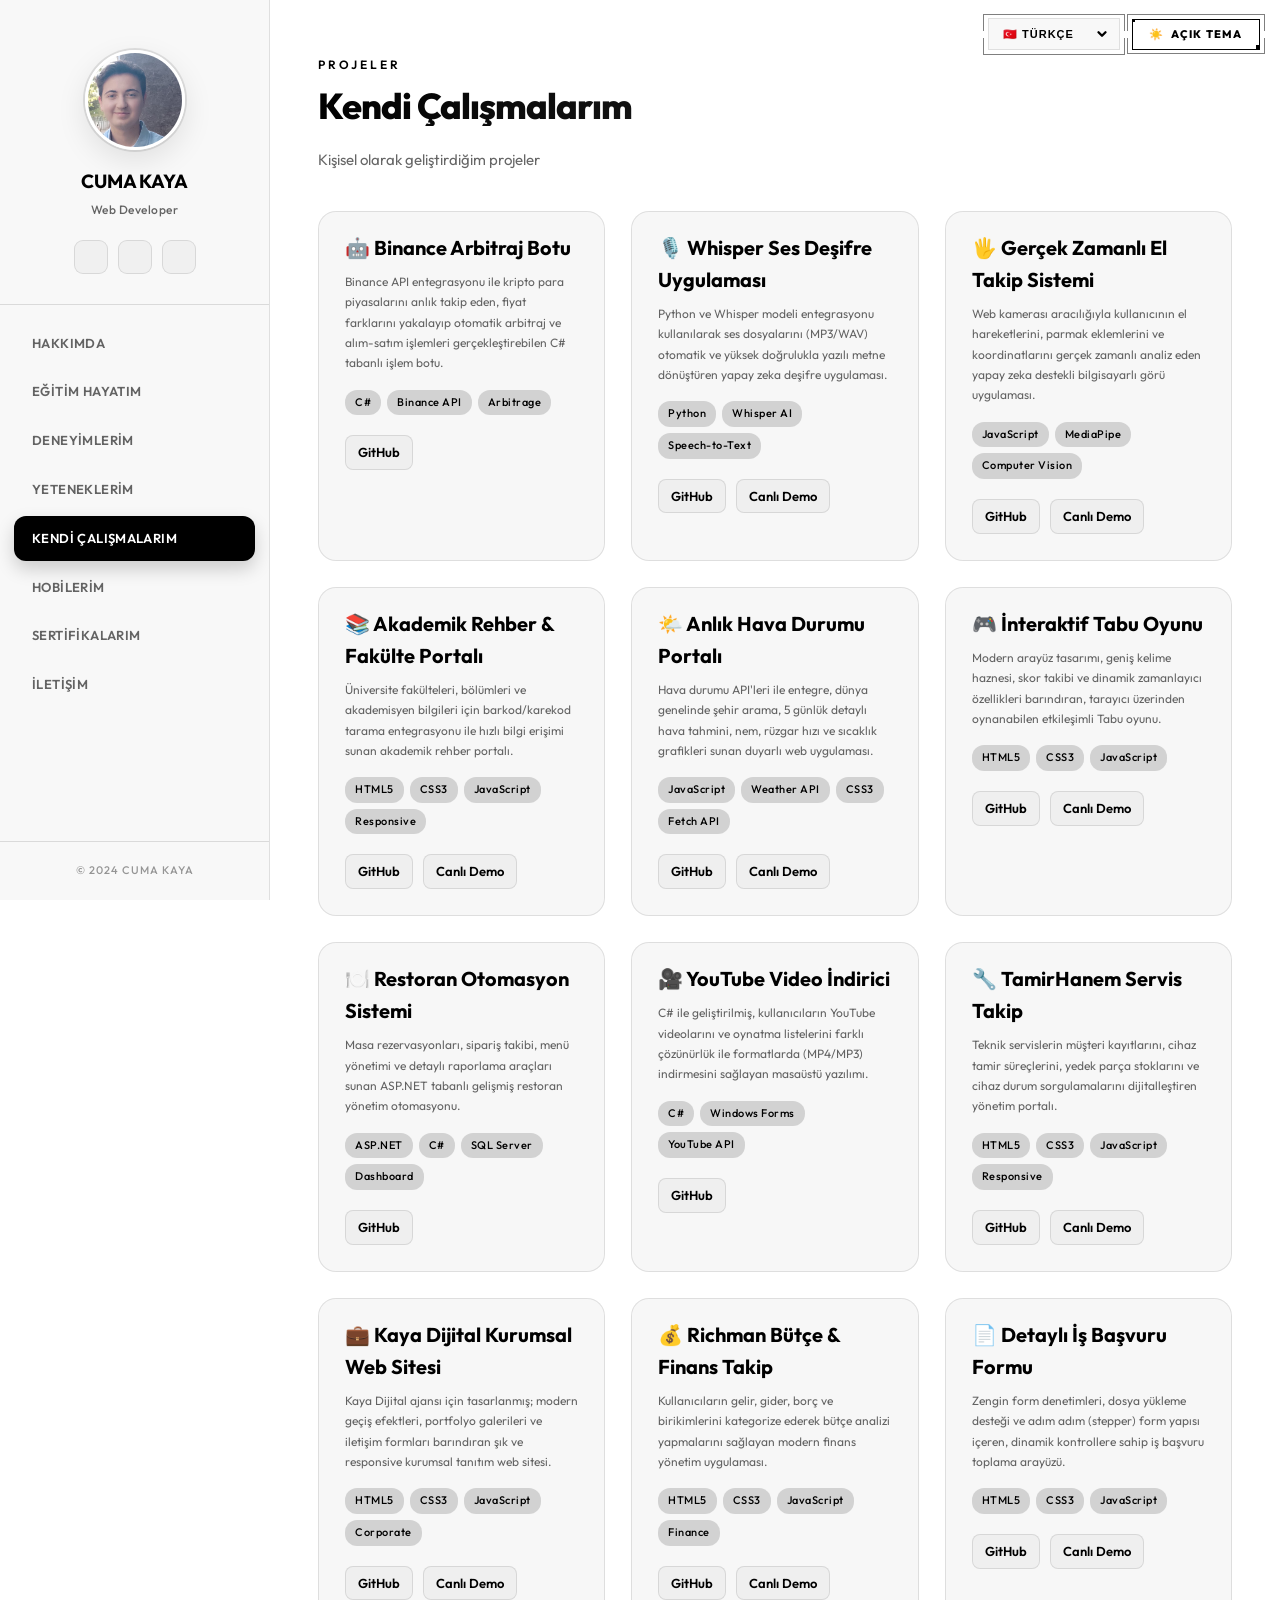
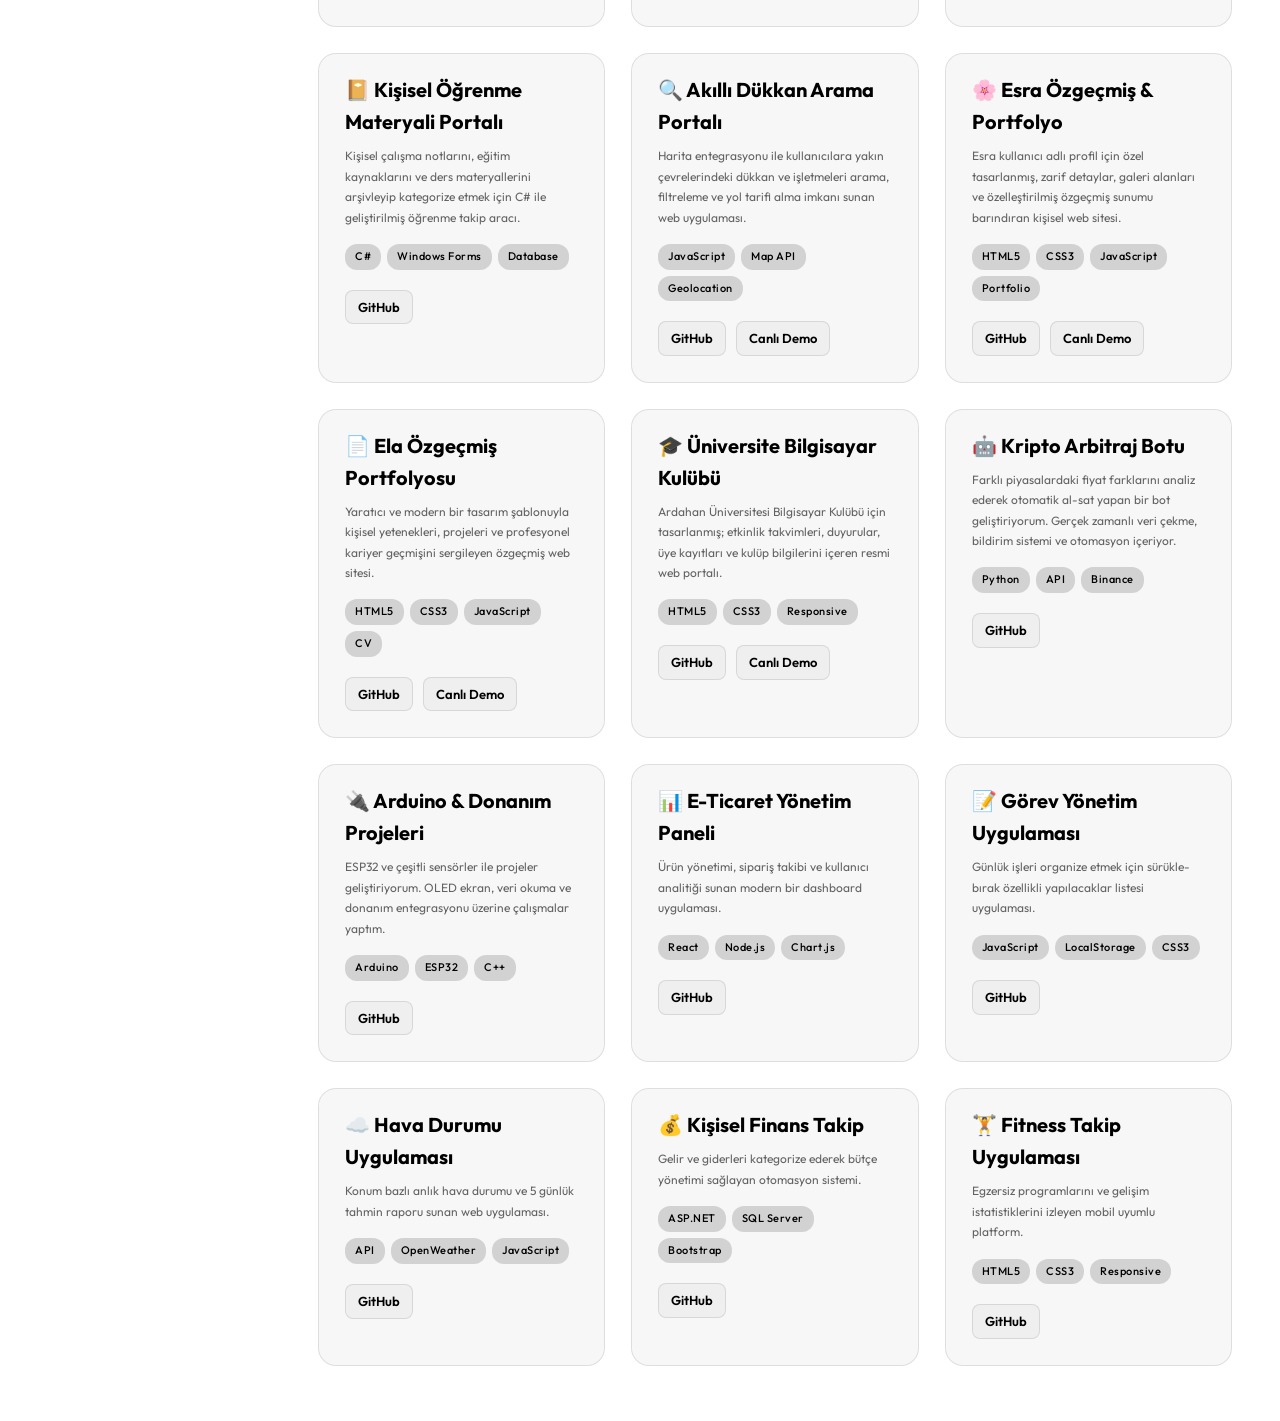
==== calismalarim.html @ 4fa17052 "Fix project grid duplication and layout issues in calismalarim.html, clean up extra closing tags in " ====
<!DOCTYPE html>
<html lang="tr">

<head>
    <meta charset="UTF-8">
    <meta name="viewport" content="width=device-width, initial-scale=1.0">
    <meta name="description"
        content="Cuma Kaya - Bilgisayar programcılığı öğrencisi. C#, JavaScript, C++, Arduino ile yazılım geliştirme ve otomasyon sistemleri üzerine çalışıyorum.">
    <meta name="keywords" content="C#, JavaScript, Arduino, Portfolio, Web Developer, Yazılım, Otomasyon, Cuma Kaya">
    <meta name="author" content="Cuma Kaya">
    <title>Kendi Çalışmalarım | Cuma Kaya - Portfolio</title>
    <meta name="theme-color" content="#0d0d1a">

    <meta property="og:title" content="Cuma Kaya - Portfolio">
    <meta property="og:description" content="Bilgisayar programcılığı öğrencisi ve web teknolojileri meraklısı">
    <meta property="og:url" content="https://cumakaya.com">
    <meta property="og:type" content="website">

    <meta name="twitter:card" content="summary_large_image">
    <meta name="twitter:title" content="Cuma Kaya - Portfolio">
    <meta name="twitter:description" content="Bilgisayar programcılığı öğrencisi ve web teknolojileri meraklısı">
    <meta name="twitter:image" content="https://cumakaya.com/profil.jpg">

    <script type="application/ld+json">
    {
      "@context": "https://schema.org",
      "@type": "Person",
      "name": "Cuma Kaya",
      "url": "https://cumakaya.com",
      "image": "https://cumakaya.com/profil.jpg",
      "jobTitle": "Web Developer / Software Engineer",
      "sameAs": [
        "https://github.com/cumakaya0000",
        "https://www.linkedin.com/in/cuma-kaya3290/"
      ],
      "email": "kcuma458@gmail.com",
      "description": "Bilgisayar programcılığı öğrencisi. Yazılım geliştirme, otomasyon sistemleri ve yapay zekâ üzerine çalışıyor."
    }
    </script>

    <!-- Favicon -->
    <link rel="icon" type="image/jpeg" href="profil.jpg">
    <link rel="apple-touch-icon" href="profil.jpg">
    <!-- Open Graph / Google Search -->
    <meta property="og:image" content="https://cumakaya.com/profil.jpg">
    <meta property="og:image:width" content="400">
    <meta property="og:image:height" content="400">
    <meta property="og:image:alt" content="Cuma Kaya - Portfolio">
    <meta name="twitter:image" content="https://cumakaya.com/profil.jpg">
    <meta name="twitter:card" content="summary_large_image">
    <link rel="preconnect" href="https://fonts.googleapis.com">
    <link rel="preconnect" href="https://fonts.gstatic.com" crossorigin>
    <link
        href="https://fonts.googleapis.com/css2?family=Inter:wght@300;400;500;600;700&family=Outfit:wght@300;400;500;600;700;800&display=swap"
        rel="stylesheet">
    <script src="https://unpkg.com/feather-icons"></script>
    <link rel="stylesheet" href="main.css">
    <link rel="stylesheet" href="calismalarim.css">
</head>

<body class="light-theme">
    <!-- Üst Kontroller (Dil ve Tema) -->
                        <div class="top-controls">
        <div class="language-toggle">
            <div class="button-borders">
                <select class="language-select" onchange="changeLanguage(this.value)">
                    <option value="tr">🇹🇷 Türkçe</option>
                    <option value="en">🇬🇧 English</option>
                    <option value="de">🇩🇪 Deutsch</option>
                </select>
            </div>
        </div>

        <div class="theme-toggle" title="Temayı Değiştir">
            <div class="button-borders">
                <button class="primary-button" onclick="toggleTheme()">
                    <span id="theme-icon">🌙</span>
                    <span id="theme-text" data-tr="KOYU" data-en="DARK" data-de="DUNKE">KOYU</span>
                </button>
                <input type="checkbox" id="theme-checkbox" style="display: none;">
            </div>
        </div>
    </div>
    <!-- Mobil menü butonu -->
    <div class="mobile-menu-btn" onclick="toggleMobileMenu()">
        <span>☰</span>
    </div>

    <div class="sidebar">
        <div class="profile-section">
            <div class="profile-upload">
                <img id="profileImage" class="profile-img" src="profil.jpg" alt="Profil Resmi" />
            </div>
            <div class="profile-name">CUMA KAYA</div>
            <div class="profile-title" data-tr="Web Developer" data-en="Web Developer" data-de="Web-Entwickler">Web
                Developer</div>
            <div class="sidebar-socials">
                <a href="https://github.com/cumakaya0000" target="_blank" title="GitHub"><i data-feather="github"></i></a>
                <a href="https://www.linkedin.com/in/cuma-kaya3290/" target="_blank" title="LinkedIn"><i data-feather="linkedin"></i></a>
                <a href="mailto:kcuma458@gmail.com" title="Email"><i data-feather="mail"></i></a>
            </div>
        </div>
        <div class="nav-menu">
            <a href="hakkimda.html" class="nav-item" data-tr="Hakkımda" data-en="About Me" data-de="Über Mich"><i data-feather="user"></i> Hakkımda</a>
            <a href="egitim.html" class="nav-item" data-tr="Eğitim Hayatım" data-en="Education" data-de="Bildung"><i data-feather="book-open"></i> Eğitim Hayatım</a>
            <a href="deneyimlerim.html" class="nav-item" data-tr="Deneyimlerim" data-en="Experience" data-de="Erfahrung"><i data-feather="briefcase"></i> Deneyimlerim</a>
            <a href="yeteneklerim.html" class="nav-item" data-tr="Yeteneklerim" data-en="Skills" data-de="Fähigkeiten"><i data-feather="cpu"></i> Yeteneklerim</a>
            <a href="calismalarim.html" class="nav-item active" data-tr="Kendi Çalışmalarım" data-en="My Projects" data-de="Meine Projekte"><i data-feather="layout"></i> Kendi Çalışmalarım</a>
            <a href="hobilerim.html" class="nav-item" data-tr="Hobilerim" data-en="Hobbies" data-de="Hobbys"><i data-feather="heart"></i> Hobilerim</a>
            <a href="sertifikalarim.html" class="nav-item" data-tr="Sertifikalarım" data-en="Certificates" data-de="Zertifikate"><i data-feather="award"></i> Sertifikalarım</a>
            <a href="iletisim.html" class="nav-item" data-tr="İletişim" data-en="Contact" data-de="Kontakt"><i data-feather="send"></i> İletişim</a>
        </div>
        <div class="sidebar-footer">
            <p>© 2024 Cuma Kaya</p>
        </div>
    </div>

    <div class="main-content">
        <div id="calismalarim" class="section active">
            <div class="section-header">
                <div class="section-label" data-tr="Projeler" data-en="Projects" data-de="Projekte">Projeler</div>
                <div class="section-title" data-tr="Kendi Çalışmalarım" data-en="My Personal Projects" data-de="Meine Persönlichen Projekte">Kendi Çalışmalarım</div>
                <div class="section-subtitle" data-tr="Kişisel olarak geliştirdiğim projeler" data-en="Projects I developed personally" data-de="Projekte, die ich persönlich entwickelt habe">
                    Kişisel olarak geliştirdiğim projeler</div>
            </div>
            <div class="projects-grid">
                <div class="project-card">
                    <div class="project-content" style="padding-top: 20px;">
                        <h3 class="project-title" data-tr="🤖 Binance Arbitraj Botu" data-en="🤖 Binance Arbitrage Bot" data-de="🤖 Binance-Arbitrage-Bot">🤖 Binance Arbitraj Botu</h3>
                        <p class="project-description"
                            data-tr="Binance API entegrasyonu ile kripto para piyasalarını anlık takip eden, fiyat farklarını yakalayıp otomatik arbitraj ve alım-satım işlemleri gerçekleştirebilen C# tabanlı işlem botu."
                            data-en="A C#-based trading bot integrated with the Binance API to monitor crypto markets, detect price differences, and execute automated arbitrage trades."
                            data-de="Ein in C# entwickelter Trading-Bot mit Binance API-Integration zur Marktüberwachung, Erkennung von Preisdifferenzen und automatischen Arbitrage-Trades.">
                            Binance API entegrasyonu ile kripto para piyasalarını anlık takip eden, fiyat farklarını yakalayıp otomatik arbitraj ve alım-satım işlemleri gerçekleştirebilen C# tabanlı işlem botu.</p>
                        <div class="project-tags" style="margin-top: 15px;">
                            <span class="tag">C#</span>
                            <span class="tag">Binance API</span>
                            <span class="tag">Arbitrage</span>
                        </div>
                        <div class="project-links" style="margin-top: 20px; display: flex; gap: 10px;">
                            <a href="https://github.com/cumakaya0000/binance" target="_blank" class="social-icon"
                                style="font-size: 13px; padding: 6px 12px; width: auto; height: auto; border-radius: 8px; font-weight: 600;">GitHub</a>
                        </div>
                    </div>
                </div>

                <div class="project-card">
                    <div class="project-content" style="padding-top: 20px;">
                        <h3 class="project-title" data-tr="🎙️ Whisper Ses Deşifre Uygulaması" data-en="🎙️ Whisper Audio Transcription" data-de="🎙️ Whisper-Audio-Transkription">🎙️ Whisper Ses Deşifre Uygulaması</h3>
                        <p class="project-description"
                            data-tr="Python ve Whisper modeli entegrasyonu kullanılarak ses dosyalarını (MP3/WAV) otomatik ve yüksek doğrulukla yazılı metne dönüştüren yapay zeka deşifre uygulaması."
                            data-en="An AI-powered audio transcription application built with Python and Whisper model integration to convert audio files (MP3/WAV) into text with high accuracy."
                            data-de="Eine KI-gestützte Audio-Transkriptionsanwendung auf Python-Basis mit Whisper-Modell-Integration zur präzisen Umwandlung von Audiodateien in Text.">
                            Python ve Whisper modeli entegrasyonu kullanılarak ses dosyalarını (MP3/WAV) otomatik ve yüksek doğrulukla yazılı metne dönüştüren yapay zeka deşifre uygulaması.</p>
                        <div class="project-tags" style="margin-top: 15px;">
                            <span class="tag">Python</span>
                            <span class="tag">Whisper AI</span>
                            <span class="tag">Speech-to-Text</span>
                        </div>
                        <div class="project-links" style="margin-top: 20px; display: flex; gap: 10px;">
                            <a href="https://github.com/cumakaya0000/cumakaya0000.github.io-audio-transcription" target="_blank" class="social-icon"
                                style="font-size: 13px; padding: 6px 12px; width: auto; height: auto; border-radius: 8px; font-weight: 600;">GitHub</a>
                            <a href="https://cumakaya0000.github.io/cumakaya0000.github.io-audio-transcription/"
                                target="_blank" class="social-icon"
                                style="font-size: 13px; padding: 6px 12px; width: auto; height: auto; border-radius: 8px; font-weight: 600;">Canlı Demo</a>
                        </div>
                    </div>
                </div>

                <div class="project-card">
                    <div class="project-content" style="padding-top: 20px;">
                        <h3 class="project-title" data-tr="🖐️ Gerçek Zamanlı El Takip Sistemi" data-en="🖐️ Real-time Hand Tracking" data-de="🖐️ Echtzeit-Hand-Tracking">🖐️ Gerçek Zamanlı El Takip Sistemi</h3>
                        <p class="project-description"
                            data-tr="Web kamerası aracılığıyla kullanıcının el hareketlerini, parmak eklemlerini ve koordinatlarını gerçek zamanlı analiz eden yapay zeka destekli bilgisayarlı görü uygulaması."
                            data-en="An AI-powered computer vision web application that uses a webcam to analyze and track hand gestures, finger joints, and coordinates in real-time."
                            data-de="Eine KI-gestützte Webanwendung für Computer Vision, die über eine Webcam Handgesten, Fingergelenke und Koordinaten in Echtzeit analysiert und verfolgt.">
                            Web kamerası aracılığıyla kullanıcının el hareketlerini, parmak eklemlerini ve koordinatlarını gerçek zamanlı analiz eden yapay zeka destekli bilgisayarlı görü uygulaması.</p>
                        <div class="project-tags" style="margin-top: 15px;">
                            <span class="tag">JavaScript</span>
                            <span class="tag">MediaPipe</span>
                            <span class="tag">Computer Vision</span>
                        </div>
                        <div class="project-links" style="margin-top: 20px; display: flex; gap: 10px;">
                            <a href="https://github.com/cumakaya0000/cumakaya0000.github.io-eltakibi" target="_blank" class="social-icon"
                                style="font-size: 13px; padding: 6px 12px; width: auto; height: auto; border-radius: 8px; font-weight: 600;">GitHub</a>
                            <a href="https://cumakaya0000.github.io/cumakaya0000.github.io-eltakibi/"
                                target="_blank" class="social-icon"
                                style="font-size: 13px; padding: 6px 12px; width: auto; height: auto; border-radius: 8px; font-weight: 600;">Canlı Demo</a>
                        </div>
                    </div>
                </div>

                <div class="project-card">
                    <div class="project-content" style="padding-top: 20px;">
                        <h3 class="project-title" data-tr="📚 Akademik Rehber & Fakülte Portalı" data-en="📚 Academic Guide Portal" data-de="📚 Akademischer Führer">📚 Akademik Rehber & Fakülte Portalı</h3>
                        <p class="project-description"
                            data-tr="Üniversite fakülteleri, bölümleri ve akademisyen bilgileri için barkod/karekod tarama entegrasyonu ile hızlı bilgi erişimi sunan akademik rehber portalı."
                            data-en="A comprehensive academic portal providing quick access to university faculty, department, and academic staff info via barcode/QR code scanning integration."
                            data-de="Ein akademisches Portal für schnellen Zugriff auf Fakultäts- und Mitarbeiterinformationen über Barcode-/QR-Code-Scanning-Integrationen.">
                            Üniversite fakülteleri, bölümleri ve akademisyen bilgileri için barkod/karekod tarama entegrasyonu ile hızlı bilgi erişimi sunan akademik rehber portalı.</p>
                        <div class="project-tags" style="margin-top: 15px;">
                            <span class="tag">HTML5</span>
                            <span class="tag">CSS3</span>
                            <span class="tag">JavaScript</span>
                            <span class="tag">Responsive</span>
                        </div>
                        <div class="project-links" style="margin-top: 20px; display: flex; gap: 10px;">
                            <a href="https://github.com/cumakaya0000/cumakaya0000.github.io-akademikrehber" target="_blank" class="social-icon"
                                style="font-size: 13px; padding: 6px 12px; width: auto; height: auto; border-radius: 8px; font-weight: 600;">GitHub</a>
                            <a href="https://cumakaya0000.github.io/cumakaya0000.github.io-akademikrehber/"
                                target="_blank" class="social-icon"
                                style="font-size: 13px; padding: 6px 12px; width: auto; height: auto; border-radius: 8px; font-weight: 600;">Canlı Demo</a>
                        </div>
                    </div>
                </div>

                <div class="project-card">
                    <div class="project-content" style="padding-top: 20px;">
                        <h3 class="project-title" data-tr="🌤️ Anlık Hava Durumu Portalı" data-en="🌤️ Real-time Weather App" data-de="🌤️ Echtzeit-Wetter-App">🌤️ Anlık Hava Durumu Portalı</h3>
                        <p class="project-description"
                            data-tr="Hava durumu API'leri ile entegre, dünya genelinde şehir arama, 5 günlük detaylı hava tahmini, nem, rüzgar hızı ve sıcaklık grafikleri sunan duyarlı web uygulaması."
                            data-en="A responsive weather forecast web app using weather APIs to provide global city searches, 5-day forecasts, humidity, wind speed, and temperature charts."
                            data-de="Eine responsive Wettervorhersage-Web-App mit API-Anbindung für weltweite Stadtsuche, 5-Tage-Vorhersagen und detaillierte Wetterwerte.">
                            Hava durumu API'leri ile entegre, dünya genelinde şehir arama, 5 günlük detaylı hava tahmini, nem, rüzgar hızı ve sıcaklık grafikleri sunan duyarlı web uygulaması.</p>
                        <div class="project-tags" style="margin-top: 15px;">
                            <span class="tag">JavaScript</span>
                            <span class="tag">Weather API</span>
                            <span class="tag">CSS3</span>
                            <span class="tag">Fetch API</span>
                        </div>
                        <div class="project-links" style="margin-top: 20px; display: flex; gap: 10px;">
                            <a href="https://github.com/cumakaya0000/cumakaya0000.github.io-havadurumu" target="_blank" class="social-icon"
                                style="font-size: 13px; padding: 6px 12px; width: auto; height: auto; border-radius: 8px; font-weight: 600;">GitHub</a>
                            <a href="https://cumakaya0000.github.io/cumakaya0000.github.io-havadurumu/"
                                target="_blank" class="social-icon"
                                style="font-size: 13px; padding: 6px 12px; width: auto; height: auto; border-radius: 8px; font-weight: 600;">Canlı Demo</a>
                        </div>
                    </div>
                </div>

                <div class="project-card">
                    <div class="project-content" style="padding-top: 20px;">
                        <h3 class="project-title" data-tr="🎮 İnteraktif Tabu Oyunu" data-en="🎮 Interactive Taboo Game" data-de="🎮 Interaktives Tabu-Spiel">🎮 İnteraktif Tabu Oyunu</h3>
                        <p class="project-description"
                            data-tr="Modern arayüz tasarımı, geniş kelime haznesi, skor takibi ve dinamik zamanlayıcı özellikleri barındıran, tarayıcı üzerinden oynanabilen etkileşimli Tabu oyunu."
                            data-en="An interactive browser-based Taboo word game featuring a modern UI design, large vocabulary database, score tracking, and dynamic countdown timers."
                            data-de="Ein interaktives browserbasiertes Tabu-Wortspiel mit modernem UI-Design, großer Wortdatenbank, Punktestand-Tracking und Countdown-Timern.">
                            Modern arayüz tasarımı, geniş kelime haznesi, skor takibi ve dinamik zamanlayıcı özellikleri barındıran, tarayıcı üzerinden oynanabilen etkileşimli Tabu oyunu.</p>
                        <div class="project-tags" style="margin-top: 15px;">
                            <span class="tag">HTML5</span>
                            <span class="tag">CSS3</span>
                            <span class="tag">JavaScript</span>
                        </div>
                        <div class="project-links" style="margin-top: 20px; display: flex; gap: 10px;">
                            <a href="https://github.com/cumakaya0000/cumakaya0000.github.io-tabu" target="_blank" class="social-icon"
                                style="font-size: 13px; padding: 6px 12px; width: auto; height: auto; border-radius: 8px; font-weight: 600;">GitHub</a>
                            <a href="https://cumakaya0000.github.io/cumakaya0000.github.io-tabu/"
                                target="_blank" class="social-icon"
                                style="font-size: 13px; padding: 6px 12px; width: auto; height: auto; border-radius: 8px; font-weight: 600;">Canlı Demo</a>
                        </div>
                    </div>
                </div>

                <div class="project-card">
                    <div class="project-content" style="padding-top: 20px;">
                        <h3 class="project-title" data-tr="🍽️ Restoran Otomasyon Sistemi" data-en="🍽️ Restaurant Management System" data-de="🍽️ Restaurant-Management">🍽️ Restoran Otomasyon Sistemi</h3>
                        <p class="project-description"
                            data-tr="Masa rezervasyonları, sipariş takibi, menü yönetimi ve detaylı raporlama araçları sunan ASP.NET tabanlı gelişmiş restoran yönetim otomasyonu."
                            data-en="An advanced ASP.NET-based restaurant automation system featuring table reservations, order tracking, menu controls, and reporting dashboards."
                            data-de="Ein fortschrittliches ASP.NET-Restaurantverwaltungssystem mit Tischreservierungen, Bestellverfolgung und Menüsteuerung.">
                            Masa rezervasyonları, sipariş takibi, menü yönetimi ve detaylı raporlama araçları sunan ASP.NET tabanlı gelişmiş restoran yönetim otomasyonu.</p>
                        <div class="project-tags" style="margin-top: 15px;">
                            <span class="tag">ASP.NET</span>
                            <span class="tag">C#</span>
                            <span class="tag">SQL Server</span>
                            <span class="tag">Dashboard</span>
                        </div>
                        <div class="project-links" style="margin-top: 20px; display: flex; gap: 10px;">
                            <a href="https://github.com/cumakaya0000/restorant" target="_blank" class="social-icon"
                                style="font-size: 13px; padding: 6px 12px; width: auto; height: auto; border-radius: 8px; font-weight: 600;">GitHub</a>
                        </div>
                    </div>
                </div>

                <div class="project-card">
                    <div class="project-content" style="padding-top: 20px;">
                        <h3 class="project-title" data-tr="🎥 YouTube Video İndirici" data-en="🎥 YouTube Video Downloader" data-de="🎥 YouTube-Video-Downloader">🎥 YouTube Video İndirici</h3>
                        <p class="project-description"
                            data-tr="C# ile geliştirilmiş, kullanıcıların YouTube videolarını ve oynatma listelerini farklı çözünürlük ile formatlarda (MP4/MP3) indirmesini sağlayan masaüstü yazılımı."
                            data-en="A C# desktop application enabling users to download YouTube videos and playlists in various resolutions and formats (MP4/MP3) easily."
                            data-de="Eine C#-Desktopanwendung, mit der Benutzer YouTube-Videos und -Wiedergabelisten in verschiedenen Auflösungen und Formaten herunterladen können.">
                            C# ile geliştirilmiş, kullanıcıların YouTube videolarını ve oynatma listelerini farklı çözünürlük ile formatlarda (MP4/MP3) indirmesini sağlayan masaüstü yazılımı.</p>
                        <div class="project-tags" style="margin-top: 15px;">
                            <span class="tag">C#</span>
                            <span class="tag">Windows Forms</span>
                            <span class="tag">YouTube API</span>
                        </div>
                        <div class="project-links" style="margin-top: 20px; display: flex; gap: 10px;">
                            <a href="https://github.com/cumakaya0000/yootubevideoindirme" target="_blank" class="social-icon"
                                style="font-size: 13px; padding: 6px 12px; width: auto; height: auto; border-radius: 8px; font-weight: 600;">GitHub</a>
                        </div>
                    </div>
                </div>

                <div class="project-card">
                    <div class="project-content" style="padding-top: 20px;">
                        <h3 class="project-title" data-tr="🔧 TamirHanem Servis Takip" data-en="🔧 Repair Shop Automation" data-de="🔧 Werkstatt-Automatisierung">🔧 TamirHanem Servis Takip</h3>
                        <p class="project-description"
                            data-tr="Teknik servislerin müşteri kayıtlarını, cihaz tamir süreçlerini, yedek parça stoklarını ve cihaz durum sorgulamalarını dijitalleştiren yönetim portalı."
                            data-en="A service tracking portal that digitalizes repair shops' customer registrations, device repair stages, spare parts stock, and device status queries."
                            data-de="Ein Portal zur Werkstattverwaltung zur Digitalisierung von Kundenregistrierungen, Reparaturphasen und Gerätestatusabfragen.">
                            Teknik servislerin müşteri kayıtlarını, cihaz tamir süreçlerini, yedek parça stoklarını ve cihaz durum sorgulamalarını dijitalleştiren yönetim portalı.</p>
                        <div class="project-tags" style="margin-top: 15px;">
                            <span class="tag">HTML5</span>
                            <span class="tag">CSS3</span>
                            <span class="tag">JavaScript</span>
                            <span class="tag">Responsive</span>
                        </div>
                        <div class="project-links" style="margin-top: 20px; display: flex; gap: 10px;">
                            <a href="https://github.com/cumakaya0000/cumakaya0000.github.io-tamirHanem" target="_blank" class="social-icon"
                                style="font-size: 13px; padding: 6px 12px; width: auto; height: auto; border-radius: 8px; font-weight: 600;">GitHub</a>
                            <a href="https://cumakaya0000.github.io/cumakaya0000.github.io-tamirHanem/"
                                target="_blank" class="social-icon"
                                style="font-size: 13px; padding: 6px 12px; width: auto; height: auto; border-radius: 8px; font-weight: 600;">Canlı Demo</a>
                        </div>
                    </div>
                </div>

                <div class="project-card">
                    <div class="project-content" style="padding-top: 20px;">
                        <h3 class="project-title" data-tr="💼 Kaya Dijital Kurumsal Web Sitesi" data-en="💼 Kaya Digital Business Website" data-de="💼 Kaya Digital Webseite">💼 Kaya Dijital Kurumsal Web Sitesi</h3>
                        <p class="project-description"
                            data-tr="Kaya Dijital ajansı için tasarlanmış; modern geçiş efektleri, portfolyo galerileri ve iletişim formları barındıran şık ve responsive kurumsal tanıtım web sitesi."
                            data-en="A sleek, responsive corporate web design developed for Kaya Digital agency, featuring modern transitions, portfolio galleries, and contact forms."
                            data-de="Ein elegantes, responsives Webdesign für die Agentur Kaya Digital mit modernen Übergängen, Portfolio-Galerien und Kontaktformularen.">
                            Kaya Dijital ajansı için tasarlanmış; modern geçiş efektleri, portfolyo galerileri ve iletişim formları barındıran şık ve responsive kurumsal tanıtım web sitesi.</p>
                        <div class="project-tags" style="margin-top: 15px;">
                            <span class="tag">HTML5</span>
                            <span class="tag">CSS3</span>
                            <span class="tag">JavaScript</span>
                            <span class="tag">Corporate</span>
                        </div>
                        <div class="project-links" style="margin-top: 20px; display: flex; gap: 10px;">
                            <a href="https://github.com/cumakaya0000/cumakaya0000.github.io-kayadijital" target="_blank" class="social-icon"
                                style="font-size: 13px; padding: 6px 12px; width: auto; height: auto; border-radius: 8px; font-weight: 600;">GitHub</a>
                            <a href="https://cumakaya0000.github.io/cumakaya0000.github.io-kayadijital/"
                                target="_blank" class="social-icon"
                                style="font-size: 13px; padding: 6px 12px; width: auto; height: auto; border-radius: 8px; font-weight: 600;">Canlı Demo</a>
                        </div>
                    </div>
                </div>

                <div class="project-card">
                    <div class="project-content" style="padding-top: 20px;">
                        <h3 class="project-title" data-tr="💰 Richman Bütçe & Finans Takip" data-en="💰 Richman Budget Tracker" data-de="💰 Richman Budget-Tracker">💰 Richman Bütçe & Finans Takip</h3>
                        <p class="project-description"
                            data-tr="Kullanıcıların gelir, gider, borç ve birikimlerini kategorize ederek bütçe analizi yapmalarını sağlayan modern finans yönetim uygulaması."
                            data-en="A modern financial planning web application helping users categorize income, expenses, debts, and savings for budget analysis."
                            data-de="Eine moderne Finanzplanungs-Webanwendung, mit der Benutzer Einnahmen, Ausgaben, Schulden und Ersparnisse für Budgetanalysen kategorisieren können.">
                            Kullanıcıların gelir, gider, borç ve birikimlerini kategorize ederek bütçe analizi yapmalarını sağlayan modern finans yönetim uygulaması.</p>
                        <div class="project-tags" style="margin-top: 15px;">
                            <span class="tag">HTML5</span>
                            <span class="tag">CSS3</span>
                            <span class="tag">JavaScript</span>
                            <span class="tag">Finance</span>
                        </div>
                        <div class="project-links" style="margin-top: 20px; display: flex; gap: 10px;">
                            <a href="https://github.com/cumakaya0000/cumakaya0000.github.io-richman" target="_blank" class="social-icon"
                                style="font-size: 13px; padding: 6px 12px; width: auto; height: auto; border-radius: 8px; font-weight: 600;">GitHub</a>
                            <a href="https://cumakaya0000.github.io/cumakaya0000.github.io-richman/"
                                target="_blank" class="social-icon"
                                style="font-size: 13px; padding: 6px 12px; width: auto; height: auto; border-radius: 8px; font-weight: 600;">Canlı Demo</a>
                        </div>
                    </div>
                </div>

                <div class="project-card">
                    <div class="project-content" style="padding-top: 20px;">
                        <h3 class="project-title" data-tr="📄 Detaylı İş Başvuru Formu" data-en="📄 Job Application Form" data-de="📄 Bewerbungsformular">📄 Detaylı İş Başvuru Formu</h3>
                        <p class="project-description"
                            data-tr="Zengin form denetimleri, dosya yükleme desteği ve adım adım (stepper) form yapısı içeren, dinamik kontrollere sahip iş başvuru toplama arayüzü."
                            data-en="A job application collection form featuring step-by-step navigation, file upload support, and dynamic input validation controls."
                            data-de="Ein Bewerbungsformular mit Schritt-für-Schritt-Navigation, Datei-Upload-Unterstützung und dynamischen Validierungskontrollen.">
                            Zengin form denetimleri, dosya yükleme desteği ve adım adım (stepper) form yapısı içeren, dinamik kontrollere sahip iş başvuru toplama arayüzü.</p>
                        <div class="project-tags" style="margin-top: 15px;">
                            <span class="tag">HTML5</span>
                            <span class="tag">CSS3</span>
                            <span class="tag">JavaScript</span>
                        </div>
                        <div class="project-links" style="margin-top: 20px; display: flex; gap: 10px;">
                            <a href="https://github.com/cumakaya0000/isbasvuruformu" target="_blank" class="social-icon"
                                style="font-size: 13px; padding: 6px 12px; width: auto; height: auto; border-radius: 8px; font-weight: 600;">GitHub</a>
                            <a href="https://cumakaya0000.github.io/isbasvuruformu/"
                                target="_blank" class="social-icon"
                                style="font-size: 13px; padding: 6px 12px; width: auto; height: auto; border-radius: 8px; font-weight: 600;">Canlı Demo</a>
                        </div>
                    </div>
                </div>

                <div class="project-card">
                    <div class="project-content" style="padding-top: 20px;">
                        <h3 class="project-title" data-tr="📔 Kişisel Öğrenme Materyali Portalı" data-en="📔 Personal Learning Tracker" data-de="📔 Lernmaterialien-Portal">📔 Kişisel Öğrenme Materyali Portalı</h3>
                        <p class="project-description"
                            data-tr="Kişisel çalışma notlarını, eğitim kaynaklarını ve ders materyallerini arşivleyip kategorize etmek için C# ile geliştirilmiş öğrenme takip aracı."
                            data-en="A study tracking application built with C# to archive, tag, and categorize personal study notes, tutorials, and educational resources."
                            data-de="Eine Lern-Tracking-Anwendung in C# zur Archivierung, Kennzeichnung und Kategorisierung persönlicher Studiennotizen und Lernmaterialien.">
                            Kişisel çalışma notlarını, eğitim kaynaklarını ve ders materyallerini arşivleyip kategorize etmek için C# ile geliştirilmiş öğrenme takip aracı.</p>
                        <div class="project-tags" style="margin-top: 15px;">
                            <span class="tag">C#</span>
                            <span class="tag">Windows Forms</span>
                            <span class="tag">Database</span>
                        </div>
                        <div class="project-links" style="margin-top: 20px; display: flex; gap: 10px;">
                            <a href="https://github.com/cumakaya0000/kisiselogrenmemataryeli" target="_blank" class="social-icon"
                                style="font-size: 13px; padding: 6px 12px; width: auto; height: auto; border-radius: 8px; font-weight: 600;">GitHub</a>
                        </div>
                    </div>
                </div>

                <div class="project-card">
                    <div class="project-content" style="padding-top: 20px;">
                        <h3 class="project-title" data-tr="🔍 Akıllı Dükkan Arama Portalı" data-en="🔍 Shop Search & Map Portal" data-de="🔍 Shop-Suchportal">🔍 Akıllı Dükkan Arama Portalı</h3>
                        <p class="project-description"
                            data-tr="Harita entegrasyonu ile kullanıcılara yakın çevrelerindeki dükkan ve işletmeleri arama, filtreleme ve yol tarifi alma imkanı sunan web uygulaması."
                            data-en="A map-integrated web application letting users search, filter, and get directions to nearby shops and businesses based on categories."
                            data-de="Eine kartenintegrierte Webanwendung, mit der Benutzer Geschäfte in der Nähe suchen, filtern und Wegbeschreibungen abrufen können.">
                            Harita entegrasyonu ile kullanıcılara yakın çevrelerindeki dükkan ve işletmeleri arama, filtreleme ve yol tarifi alma imkanı sunan web uygulaması.</p>
                        <div class="project-tags" style="margin-top: 15px;">
                            <span class="tag">JavaScript</span>
                            <span class="tag">Map API</span>
                            <span class="tag">Geolocation</span>
                        </div>
                        <div class="project-links" style="margin-top: 20px; display: flex; gap: 10px;">
                            <a href="https://github.com/cumakaya0000/dukkan_arama" target="_blank" class="social-icon"
                                style="font-size: 13px; padding: 6px 12px; width: auto; height: auto; border-radius: 8px; font-weight: 600;">GitHub</a>
                            <a href="https://cumakaya0000.github.io/dukkan_arama/"
                                target="_blank" class="social-icon"
                                style="font-size: 13px; padding: 6px 12px; width: auto; height: auto; border-radius: 8px; font-weight: 600;">Canlı Demo</a>
                        </div>
                    </div>
                </div>

                <div class="project-card">
                    <div class="project-content" style="padding-top: 20px;">
                        <h3 class="project-title" data-tr="🌸 Esra Özgeçmiş &amp; Portfolyo" data-en="🌸 Esra Resume &amp; Portfolio" data-de="🌸 Esra Portfolio-Webseite">🌸 Esra Özgeçmiş &amp; Portfolyo</h3>
                        <p class="project-description"
                            data-tr="Esra kullanıcı adlı profil için özel tasarlanmış, zarif detaylar, galeri alanları ve özelleştirilmiş özgeçmiş sunumu barındıran kişisel web sitesi."
                            data-en="A custom-designed personal website showcasing elegant styling details, photography galleries, and resume sections for Esra."
                            data-de="Eine individuell gestaltete persönliche Website mit elegantem Design, Fotogalerien und Lebenslaufabschnitten für Esra.">
                            Esra kullanıcı adlı profil için özel tasarlanmış, zarif detaylar, galeri alanları ve özelleştirilmiş özgeçmiş sunumu barındıran kişisel web sitesi.</p>
                        <div class="project-tags" style="margin-top: 15px;">
                            <span class="tag">HTML5</span>
                            <span class="tag">CSS3</span>
                            <span class="tag">JavaScript</span>
                            <span class="tag">Portfolio</span>
                        </div>
                        <div class="project-links" style="margin-top: 20px; display: flex; gap: 10px;">
                            <a href="https://github.com/cumakaya0000/cumakaya0000.github.io-esra" target="_blank" class="social-icon"
                                style="font-size: 13px; padding: 6px 12px; width: auto; height: auto; border-radius: 8px; font-weight: 600;">GitHub</a>
                            <a href="https://cumakaya0000.github.io/cumakaya0000.github.io-esra/"
                                target="_blank" class="social-icon"
                                style="font-size: 13px; padding: 6px 12px; width: auto; height: auto; border-radius: 8px; font-weight: 600;">Canlı Demo</a>
                        </div>
                    </div>
                </div>

                <div class="project-card">
                    <div class="project-content" style="padding-top: 20px;">
                        <h3 class="project-title" data-tr="📄 Ela Özgeçmiş Portfolyosu" data-en="📄 Ela Resume & CV Web" data-de="📄 Ela Lebenslauf-Webseite">📄 Ela Özgeçmiş Portfolyosu</h3>
                        <p class="project-description"
                            data-tr="Yaratıcı ve modern bir tasarım şablonuyla kişisel yetenekleri, projeleri ve profesyonel kariyer geçmişini sergileyen özgeçmiş web sitesi."
                            data-en="A personal resume website built with a creative, modern template showcasing skills, projects, and professional career history."
                            data-de="Eine persönliche Lebenslauf-Website mit kreativer, moderner Vorlage zur Darstellung von Fähigkeiten, Projekten und beruflichem Werdegang.">
                            Yaratıcı ve modern bir tasarım şablonuyla kişisel yetenekleri, projeleri ve profesyonel kariyer geçmişini sergileyen özgeçmiş web sitesi.</p>
                        <div class="project-tags" style="margin-top: 15px;">
                            <span class="tag">HTML5</span>
                            <span class="tag">CSS3</span>
                            <span class="tag">JavaScript</span>
                            <span class="tag">CV</span>
                        </div>
                        <div class="project-links" style="margin-top: 20px; display: flex; gap: 10px;">
                            <a href="https://github.com/cumakaya0000/elacv" target="_blank" class="social-icon"
                                style="font-size: 13px; padding: 6px 12px; width: auto; height: auto; border-radius: 8px; font-weight: 600;">GitHub</a>
                            <a href="https://cumakaya0000.github.io/elacv/"
                                target="_blank" class="social-icon"
                                style="font-size: 13px; padding: 6px 12px; width: auto; height: auto; border-radius: 8px; font-weight: 600;">Canlı Demo</a>
                        </div>
                    </div>
                </div>

                <div class="project-card">
                    <div class="project-content" style="padding-top: 20px;">
                        <h3 class="project-title" data-tr="🎓 Üniversite Bilgisayar Kulübü" data-en="🎓 University Computer Club" data-de="🎓 Universitäts-Computerclub">🎓 Üniversite Bilgisayar Kulübü</h3>
                        <p class="project-description"
                            data-tr="Ardahan Üniversitesi Bilgisayar Kulübü için tasarlanmış; etkinlik takvimleri, duyurular, üye kayıtları ve kulüp bilgilerini içeren resmi web portalı."
                            data-en="The official web portal developed for the Ardahan University Computer Club, featuring event calendars, announcements, and club details."
                            data-de="Das offizielle Webportal für den Computerclub der Ardahan-Universität mit Veranstaltungskalendern, Ankündigungen und Club-Details.">
                            Ardahan Üniversitesi Bilgisayar Kulübü için tasarlanmış; etkinlik takvimleri, duyurular, üye kayıtları ve kulüp bilgilerini içeren resmi web portalı.</p>
                        <div class="project-tags" style="margin-top: 15px;">
                            <span class="tag">HTML5</span>
                            <span class="tag">CSS3</span>
                            <span class="tag">Responsive</span>
                        </div>
                        <div class="project-links" style="margin-top: 20px; display: flex; gap: 10px;">
                            <a href="https://github.com/cumakaya0000/cumakaya0000.github.io" target="_blank" class="social-icon"
                                style="font-size: 13px; padding: 6px 12px; width: auto; height: auto; border-radius: 8px; font-weight: 600;">GitHub</a>
                            <a href="https://cumakaya0000.github.io/"
                                target="_blank" class="social-icon"
                                style="font-size: 13px; padding: 6px 12px; width: auto; height: auto; border-radius: 8px; font-weight: 600;">Canlı Demo</a>
                        </div>
                    </div>
                </div>

                <div class="project-card">
                    <div class="project-content" style="padding-top: 20px;">
                        <h3 class="project-title" data-tr="🤖 Kripto Arbitraj Botu" data-en="🤖 Crypto Arbitrage Bot" data-de="🤖 Krypto-Arbitrage-Bot">🤖 Kripto Arbitraj Botu</h3>
                        <p class="project-description"
                            data-tr="Farklı piyasalardaki fiyat farklarını analiz ederek otomatik al-sat yapan bir bot geliştiriyorum. Gerçek zamanlı veri çekme, bildirim sistemi ve otomasyon içeriyor."
                            data-en="I'm developing a bot that analyzes price differences in different markets and performs automatic trading."
                            data-de="Ich entwickle einen Bot, der Preisunterschiede auf verschiedenen Märkten analysiert und automatischen Handel betreibt.">
                            Farklı piyasalardaki fiyat farklarını analiz ederek otomatik al-sat yapan bir bot
                            geliştiriyorum. Gerçek zamanlı veri çekme, bildirim sistemi ve otomasyon içeriyor.</p>
                        <div class="project-tags" style="margin-top: 15px;">
                            <span class="tag">Python</span>
                            <span class="tag">API</span>
                            <span class="tag">Binance</span>
                        </div>
                        <div class="project-links" style="margin-top: 20px; display: flex; gap: 10px;">
                            <a href="#" target="_blank" class="social-icon"
                                style="font-size: 13px; padding: 6px 12px; width: auto; height: auto; border-radius: 8px; font-weight: 600;">GitHub</a>
                        </div>
                    </div>
                </div>

                <div class="project-card">
                    <div class="project-content" style="padding-top: 20px;">
                        <h3 class="project-title" data-tr="🔌 Arduino & Donanım Projeleri" data-en="🔌 Arduino & Hardware Projects" data-de="🔌 Arduino & Hardware Projekte">🔌 Arduino & Donanım Projeleri</h3>
                        <p class="project-description"
                            data-tr="ESP32 ve çeşitli sensörler ile projeler geliştiriyorum. OLED ekran, veri okuma ve donanım entegrasyonu üzerine çalışmalar yaptım."
                            data-en="I develop projects with ESP32 and various sensors. I have worked on OLED display, data reading, and hardware integration."
                            data-de="Ich entwickle Projekte mit ESP32 und verschiedenen Sensoren. Ich habe an OLED-Displays, Datenablesung und Hardware-Integration gearbeitet.">
                            ESP32 ve çeşitli sensörler ile projeler geliştiriyorum. OLED ekran, veri okuma ve donanım
                            entegrasyonu üzerine çalışmalar yaptım.</p>
                        <div class="project-tags" style="margin-top: 15px;">
                            <span class="tag">Arduino</span>
                            <span class="tag">ESP32</span>
                            <span class="tag">C++</span>
                        </div>
                        <div class="project-links" style="margin-top: 20px; display: flex; gap: 10px;">
                            <a href="#" target="_blank" class="social-icon"
                                style="font-size: 13px; padding: 6px 12px; width: auto; height: auto; border-radius: 8px; font-weight: 600;">GitHub</a>
                        </div>
                    </div>
                </div>

                <div class="project-card">
                    <div class="project-content" style="padding-top: 20px;">
                        <h3 class="project-title" data-tr="📊 E-Ticaret Yönetim Paneli" data-en="📊 E-Commerce Dashboard" data-de="📊 E-Commerce Dashboard">📊 E-Ticaret Yönetim Paneli</h3>
                        <p class="project-description"
                            data-tr="Ürün yönetimi, sipariş takibi ve kullanıcı analitiği sunan modern bir dashboard uygulaması."
                            data-en="A modern dashboard application offering product management, order tracking, and user analytics."
                            data-de="Eine moderne Dashboard-Anwendung für Produktmanagement, Bestellverfolgung und Benutzeranalysen.">
                            Ürün yönetimi, sipariş takibi ve kullanıcı analitiği sunan modern bir dashboard uygulaması.</p>
                        <div class="project-tags" style="margin-top: 15px;">
                            <span class="tag">React</span>
                            <span class="tag">Node.js</span>
                            <span class="tag">Chart.js</span>
                        </div>
                        <div class="project-links" style="margin-top: 20px; display: flex; gap: 10px;">
                            <a href="#" target="_blank" class="social-icon"
                                style="font-size: 13px; padding: 6px 12px; width: auto; height: auto; border-radius: 8px; font-weight: 600;">GitHub</a>
                        </div>
                    </div>
                </div>

                <div class="project-card">
                    <div class="project-content" style="padding-top: 20px;">
                        <h3 class="project-title" data-tr="📝 Görev Yönetim Uygulaması" data-en="📝 Task Management App" data-de="📝 Aufgabenverwaltungs-App">📝 Görev Yönetim Uygulaması</h3>
                        <p class="project-description"
                            data-tr="Günlük işleri organize etmek için sürükle-bırak özellikli yapılacaklar listesi uygulaması."
                            data-en="A drag-and-drop to-do list application for organizing daily tasks."
                            data-de="Eine Drag-and-Drop-ToDo-Listenanwendung zur Organisation täglicher Aufgaben.">
                            Günlük işleri organize etmek için sürükle-bırak özellikli yapılacaklar listesi uygulaması.</p>
                        <div class="project-tags" style="margin-top: 15px;">
                            <span class="tag">JavaScript</span>
                            <span class="tag">LocalStorage</span>
                            <span class="tag">CSS3</span>
                        </div>
                        <div class="project-links" style="margin-top: 20px; display: flex; gap: 10px;">
                            <a href="#" target="_blank" class="social-icon"
                                style="font-size: 13px; padding: 6px 12px; width: auto; height: auto; border-radius: 8px; font-weight: 600;">GitHub</a>
                        </div>
                    </div>
                </div>

                <div class="project-card">
                    <div class="project-content" style="padding-top: 20px;">
                        <h3 class="project-title" data-tr="☁️ Hava Durumu Uygulaması" data-en="☁️ Weather Forecast App" data-de="☁️ Wettervorhersage-App">☁️ Hava Durumu Uygulaması</h3>
                        <p class="project-description"
                            data-tr="Konum bazlı anlık hava durumu ve 5 günlük tahmin raporu sunan web uygulaması."
                            data-en="Web application providing location-based instant weather and 5-day forecast reports."
                            data-de="Webanwendung, die standortbasierte Sofortwetter- und 5-Tage-Vorhersageberichte liefert.">
                            Konum bazlı anlık hava durumu ve 5 günlük tahmin raporu sunan web uygulaması.</p>
                        <div class="project-tags" style="margin-top: 15px;">
                            <span class="tag">API</span>
                            <span class="tag">OpenWeather</span>
                            <span class="tag">JavaScript</span>
                        </div>
                        <div class="project-links" style="margin-top: 20px; display: flex; gap: 10px;">
                            <a href="#" target="_blank" class="social-icon"
                                style="font-size: 13px; padding: 6px 12px; width: auto; height: auto; border-radius: 8px; font-weight: 600;">GitHub</a>
                        </div>
                    </div>
                </div>

                <div class="project-card">
                    <div class="project-content" style="padding-top: 20px;">
                        <h3 class="project-title" data-tr="💰 Kişisel Finans Takip" data-en="💰 Personal Finance Tracker" data-de="💰 Finanz-Tracker">💰 Kişisel Finans Takip</h3>
                        <p class="project-description"
                            data-tr="Gelir ve giderleri kategorize ederek bütçe yönetimi sağlayan otomasyon sistemi."
                            data-en="Automation system that provides budget management by categorizing income and expenses."
                            data-de="Automatisierungssystem, das Budgetmanagement durch Kategorisierung von Einnahmen und Ausgaben bietet.">
                            Gelir ve giderleri kategorize ederek bütçe yönetimi sağlayan otomasyon sistemi.</p>
                        <div class="project-tags" style="margin-top: 15px;">
                            <span class="tag">ASP.NET</span>
                            <span class="tag">SQL Server</span>
                            <span class="tag">Bootstrap</span>
                        </div>
                        <div class="project-links" style="margin-top: 20px; display: flex; gap: 10px;">
                            <a href="#" target="_blank" class="social-icon"
                                style="font-size: 13px; padding: 6px 12px; width: auto; height: auto; border-radius: 8px; font-weight: 600;">GitHub</a>
                        </div>
                    </div>
                </div>

                <div class="project-card">
                    <div class="project-content" style="padding-top: 20px;">
                        <h3 class="project-title" data-tr="🏋️ Fitness Takip Uygulaması" data-en="🏋️ Fitness Tracker App" data-de="🏋️ Fitness-Tracker-App">🏋️ Fitness Takip Uygulaması</h3>
                        <p class="project-description"
                            data-tr="Egzersiz programlarını ve gelişim istatistiklerini izleyen mobil uyumlu platform."
                            data-en="Mobile-friendly platform for tracking exercise programs and progress statistics."
                            data-de="Mobilfreundliche Plattform zur Verfolgung von Trainingsprogrammen und Fortschrittsstatistiken.">
                            Egzersiz programlarını ve gelişim istatistiklerini izleyen mobil uyumlu platform.</p>
                        <div class="project-tags" style="margin-top: 15px;">
                            <span class="tag">HTML5</span>
                            <span class="tag">CSS3</span>
                            <span class="tag">Responsive</span>
                        </div>
                        <div class="project-links" style="margin-top: 20px; display: flex; gap: 10px;">
                            <a href="#" target="_blank" class="social-icon"
                                style="font-size: 13px; padding: 6px 12px; width: auto; height: auto; border-radius: 8px; font-weight: 600;">GitHub</a>
                        </div>
                    </div>
                </div>
            </div>
        </div>
    </div>

    <!-- Hobby modal -->
    <div id="hobbyModal" class="modal">
        <div class="modal-content">
            <div class="modal-close" onclick="closeHobbyModal()">✕</div>
            <div class="modal-icon" id="modalIcon">🎮</div>
            <div class="modal-title" id="modalTitle">Hobi Başlığı</div>
            <div class="modal-description" id="modalDescription">Hobi açıklaması burada görünecek.</div>
        </div>
    </div>

    <!-- Deneyim modalı -->
    <div id="experienceModal" class="experience-modal">
        <div class="experience-modal-content">
            <div class="experience-modal-close" onclick="closeExperienceModal()">✕</div>
            <div class="experience-modal-nav">
                <button class="experience-nav-btn" id="prevExpBtn" onclick="navigateExperience(-1)">← Önceki</button>
                <button class="experience-nav-btn" id="nextExpBtn" onclick="navigateExperience(1)">Sonraki →</button>
            </div>
            <img id="experienceImage" class="experience-modal-image" src="/placeholder.svg" alt="Deneyim Görseli" />
            <div class="experience-modal-date" id="experienceDate">OCAK 2024 - HALEN</div>
            <div class="experience-modal-title" id="experienceTitle">Web Developer</div>
            <div class="experience-modal-company" id="experienceCompany">ABC Yazılım Şirketi</div>
            <div class="experience-modal-description" id="experienceDescription">Detaylı açıklama burada görünecek.</div>
        </div>
    </div>

    <!-- Eğitim modalı -->
    <div id="educationModal" class="education-modal">
        <div class="education-modal-content">
            <div class="education-modal-header">
                <h2 class="education-modal-title" id="educationModalTitle"></h2>
                <button class="modal-close" onclick="closeEducationModal()">✕</button>
            </div>
            <div class="education-modal-body">
                <div class="education-modal-info">
                    <h4 id="educationModalSchool"></h4>
                    <p id="educationModalDate"></p>
                    <ul id="educationModalDetails"></ul>
                </div>
                <p id="educationModalDescription"></p>
            </div>
        </div>
    </div>

    <!-- Çalışmalar modalı -->
    <div id="workModal" class="work-modal">
        <div class="work-modal-content">
            <button class="modal-close" onclick="closeWorkModal()">✕</button>
            <div class="work-modal-image">
                <img id="workModalImage" src="/placeholder.svg" alt="" />
            </div>
            <div class="work-modal-header">
                <h2 class="work-modal-title" id="workModalTitle"></h2>
            </div>
            <p class="work-modal-description" id="workModalDescription"></p>
            <div class="work-modal-details">
                <h4 id="workModalFeaturesTitle" data-tr="Özellikler" data-en="Features" data-de="Funktionen">Özellikler</h4>
                <ul id="workModalFeatures"></ul>
                <div class="work-modal-tech" id="workModalTech"></div>
            </div>
        </div>
    </div>

            <!-- CV Modal -->
    <div id="cvModal" class="cv-modal">
        <div class="cv-modal-content">
            <div class="cv-modal-header">
                <span class="cv-modal-title" data-tr="📄 Özgeçmiş (CV)" data-en="📄 Resume (CV)" data-de="📄 Lebenslauf (CV)">📄 Özgeçmiş (CV)</span>
                <button class="cv-modal-close" onclick="closeCVModal()">✕</button>
            </div>
            <div class="cv-modal-body" style="display: flex; flex-direction: column;">
                <div class="cv-language-selector" style="display: flex; gap: 12px; justify-content: center; padding: 12px; border-bottom: 1px solid var(--border-color); background: var(--bg-secondary);">
                    <button onclick="loadCV('tr')" class="cv-lang-btn active" id="cv-btn-tr">🇹🇷 Türkçe</button>
                    <button onclick="loadCV('en')" class="cv-lang-btn" id="cv-btn-en">🇬🇧 English</button>
                    <button onclick="loadCV('de')" class="cv-lang-btn" id="cv-btn-de">🇩🇪 Deutsch</button>
                </div>
                <iframe id="cvIframe" src="cv/cumakaya_cv.pdf" class="cv-iframe" style="flex: 1;" title="Cuma Kaya CV"></iframe>
                <div class="cv-fallback" style="padding: 16px; text-align: center;">
                    <p data-tr="PDF görüntülenemiyor." data-en="Unable to display PDF." data-de="PDF kann nicht angezeigt werden.">PDF görüntülenemiyor.</p>
                    <a id="cvDownloadBtn" href="cv/cumakaya_cv.pdf" download class="cv-download-btn" data-tr="⬇ CV'yi İndir" data-en="⬇ Download CV" data-de="⬇ CV Herunterladen">⬇ CV'yi İndir</a>
                </div>
            </div>
        </div>
    </div>


    <!-- Tablet/Mobil Scroll Nav -->
    <nav class="scroll-nav" id="scrollNav" aria-label="Sayfa navigasyonu">
        <button class="scroll-nav-btn" onclick="scrollNavPage(-1)" aria-label="Önceki sayfa" title="Önceki">
            <svg xmlns="http://www.w3.org/2000/svg" width="18" height="18" viewBox="0 0 24 24" fill="none" stroke="currentColor" stroke-width="2.5" stroke-linecap="round" stroke-linejoin="round"><polyline points="15 18 9 12 15 6"></polyline></svg>
        </button>
        <div class="scroll-nav-dots" id="scrollNavDots"></div>
        <button class="scroll-nav-btn" onclick="scrollNavPage(1)" aria-label="Sonraki sayfa" title="Sonraki">
            <svg xmlns="http://www.w3.org/2000/svg" width="18" height="18" viewBox="0 0 24 24" fill="none" stroke="currentColor" stroke-width="2.5" stroke-linecap="round" stroke-linejoin="round"><polyline points="9 18 15 12 9 6"></polyline></svg>
        </button>
    </nav>
    <!-- Mobil sidebar overlay -->
    <div class="sidebar-overlay" id="sidebarOverlay" onclick="toggleMobileMenu()"></div>
    <script src="main.js"></script>
    <script>
        feather.replace();
    </script>
    <script>
    // ===== SCROLL NAV =====
    (function() {
        var pages = [
            { href: "hakkimda.html",       label: "Hakkımda" },
            { href: "egitim.html",         label: "Eğitim" },
            { href: "deneyimlerim.html",   label: "Deneyimler" },
            { href: "yeteneklerim.html",   label: "Yetenekler" },
            { href: "calismalarim.html",   label: "Çalışmalar" },
            { href: "hobilerim.html",      label: "Hobilerim" },
            { href: "sertifikalarim.html", label: "Sertifikalar" },
            { href: "iletisim.html",       label: "İletişim" }
        ];

        var currentFile = window.location.pathname.split("/").pop() || "hakkimda.html";
        if (!currentFile || currentFile === "") currentFile = "hakkimda.html";
        var currentIdx = pages.findIndex(function(p){ return p.href === currentFile; });
        if (currentIdx < 0) currentIdx = 0;

        // Dot'ları oluştur
        var dotsContainer = document.getElementById("scrollNavDots");
        if (dotsContainer) {
            dotsContainer.innerHTML = "";
            pages.forEach(function(p, i) {
                var dot = document.createElement("button");
                dot.className = "scroll-nav-dot" + (i === currentIdx ? " active" : "");
                dot.setAttribute("title", p.label);
                dot.setAttribute("aria-label", p.label);
                dot.addEventListener("click", function(){ window.location.href = p.href; });
                dotsContainer.appendChild(dot);
            });
        }

        // Ok butonları için global fonksiyon
        window.scrollNavPage = function(dir) {
            var newIdx = currentIdx + dir;
            if (newIdx >= 0 && newIdx < pages.length) {
                window.location.href = pages[newIdx].href;
            }
        };

        // Klavye desteği
        document.addEventListener("keydown", function(e) {
            if (e.target && (e.target.tagName === "INPUT" || e.target.tagName === "TEXTAREA" || e.target.tagName === "SELECT")) return;
            if (e.key === "ArrowRight") { e.preventDefault(); window.scrollNavPage(1); }
            if (e.key === "ArrowLeft")  { e.preventDefault(); window.scrollNavPage(-1); }
        });
    })();
    </script>
</body>

</html>
---- main.css ----
* {
    margin: 0;
    padding: 0;
    box-sizing: border-box;
}

:root {
    --bg-primary: #0a0a0a;
    --bg-secondary: #121212;
    --bg-tertiary: #181818;
    --text-primary: #ffffff;
    --text-secondary: rgba(255, 255, 255, 0.85);
    --text-tertiary: rgba(255, 255, 255, 0.6);
    --text-muted: rgba(255, 255, 255, 0.4);
    --accent-color: #ffffff;
    --accent-secondary: #e0e0e0;
    --border-color: rgba(255, 255, 255, 0.1);
    --card-bg: rgba(255, 255, 255, 0.05);
    --hover-bg: rgba(255, 255, 255, 0.08);
    --shadow-color: rgba(0, 0, 0, 0.5);
    --shadow-dark-hover: rgba(255, 255, 255, 0.1);
    --highlight: #ffffff;
    --accent-rgba: 255, 255, 255;
    --divider-color: rgba(255,255,255,0.12);
    --sidebar-width: 270px;
}

body.light-theme {
    --bg-primary: #ffffff;
    --bg-secondary: #f8f8f8;
    --bg-tertiary: #eeeeee;
    --text-primary: #000000;
    --text-secondary: rgba(0, 0, 0, 0.8);
    --text-tertiary: rgba(0, 0, 0, 0.6);
    --text-muted: rgba(0, 0, 0, 0.4);
    --accent-color: #000000;
    --accent-secondary: #333333;
    --border-color: rgba(0, 0, 0, 0.1);
    --card-bg: rgba(0, 0, 0, 0.03);
    --hover-bg: rgba(0, 0, 0, 0.06);
    --shadow-color: rgba(0, 0, 0, 0.1);
    --shadow-dark-hover: rgba(0, 0, 0, 0.15);
    --highlight: #000000;
    --accent-rgba: 0, 0, 0;
    --divider-color: rgba(0,0,0,0.12);
}

html {
    font-size: 15px;
    overflow-x: hidden;
}

body {
    font-family: 'Outfit', 'Inter', 'Segoe UI', system-ui, -apple-system, sans-serif;
    background-color: var(--bg-primary);
    color: var(--text-primary);
    overflow-x: hidden;
    line-height: 1.6;
    -webkit-font-smoothing: antialiased;
    -moz-osx-font-smoothing: grayscale;
    transition: background-color 0.3s ease, color 0.3s ease;
    /* ZOOM KALDIRILDI - responsive sorunların kaynağı */
}

/* ===== TOP CONTROLS ===== */
.top-controls {
    position: fixed;
    top: 18px;
    right: 20px;
    z-index: 2100;
    display: flex;
    align-items: center;
    gap: 12px;
}

.theme-toggle { display: inline-block; }

.primary-button {
    font-family: 'Outfit', sans-serif;
    color: var(--text-primary);
    cursor: pointer;
    font-size: 11px;
    font-weight: 800;
    letter-spacing: 0.08rem;
    border: 1px solid var(--border-color);
    padding: 0.5rem 1.1rem;
    background-image: url("data:image/svg+xml,%3Csvg xmlns='http://www.w3.org/2000/svg' viewBox='0 0 531.28 200'%3E%3Cdefs%3E%3Cstyle%3E .shape %7B fill: %23ffffff; %7D %3C/style%3E%3C/defs%3E%3Cg%3E%3Cpolygon class='shape' points='415.81 200 0 200 115.47 0 531.28 0 415.81 200' /%3E%3C/g%3E%3C/svg%3E");
    background-color: var(--bg-secondary);
    background-size: 200%;
    background-position: 200%;
    background-repeat: no-repeat;
    transition: 0.3s ease-in-out;
    position: relative;
    z-index: 1;
    text-transform: uppercase;
    display: flex;
    align-items: center;
    gap: 6px;
    white-space: nowrap;
}

body.light-theme .primary-button {
    background-image: url("data:image/svg+xml,%3Csvg xmlns='http://www.w3.org/2000/svg' viewBox='0 0 531.28 200'%3E%3Cdefs%3E%3Cstyle%3E .shape %7B fill: %23000000; %7D %3C/style%3E%3C/defs%3E%3Cg%3E%3Cpolygon class='shape' points='415.81 200 0 200 115.47 0 531.28 0 415.81 200' /%3E%3C/g%3E%3C/svg%3E");
    background-color: #ffffff;
    color: #000000;
    border-color: #000000;
}

body:not(.light-theme) .primary-button {
    background-color: #000000;
    color: #ffffff;
    border-color: #ffffff;
}

.primary-button:hover {
    color: var(--accent-color);
    background-position: 40%;
    background-color: var(--bg-primary);
}

.primary-button:before {
    content: "";
    position: absolute;
    background-color: var(--accent-color);
    width: 0.2rem;
    height: 0.2rem;
    top: -1px;
    left: -1px;
    transition: background-color 0.15s ease-in-out;
}

.primary-button:after {
    content: "";
    position: absolute;
    background-color: var(--accent-color);
    width: 0.3rem;
    height: 0.3rem;
    bottom: -1px;
    right: -1px;
    transition: background-color 0.15s ease-in-out;
}

.button-borders {
    position: relative;
    width: fit-content;
    height: fit-content;
}

.button-borders:before {
    content: "";
    position: absolute;
    width: calc(100% + 0.5em);
    height: 50%;
    left: -0.3em;
    top: -0.3em;
    border: 1px solid var(--accent-color);
    border-bottom: 0px;
    opacity: 0.5;
}

.button-borders:after {
    content: "";
    position: absolute;
    width: calc(100% + 0.5em);
    height: 50%;
    left: -0.3em;
    bottom: -0.3em;
    border: 1px solid var(--accent-color);
    border-top: 0px;
    opacity: 0.5;
    z-index: 0;
}

/* ===== DİL SEÇİCİ ===== */
.language-toggle { display: inline-block; }

.language-select {
    background: var(--bg-secondary);
    border: 1px solid var(--border-color);
    border-radius: 0;
    padding: 9px 36px 9px 14px;
    cursor: pointer;
    transition: all 0.3s cubic-bezier(0.23, 1, 0.32, 1);
    font-size: 11px;
    font-weight: 800;
    color: var(--text-primary);
    appearance: none;
    -webkit-appearance: none;
    background-repeat: no-repeat;
    background-position: right 10px center;
    text-transform: uppercase;
    letter-spacing: 1px;
    outline: none;
    white-space: nowrap;
}

body.light-theme .language-select {
    background-image: url("data:image/svg+xml,%3Csvg xmlns='http://www.w3.org/2000/svg' width='14' height='14' viewBox='0 0 24 24' fill='none' stroke='black' stroke-width='4' stroke-linecap='round' stroke-linejoin='round'%3E%3Cpolyline points='6 9 12 15 18 9'%3E%3C/polyline%3E%3C/svg%3E");
}

body:not(.light-theme) .language-select {
    background-image: url("data:image/svg+xml,%3Csvg xmlns='http://www.w3.org/2000/svg' width='14' height='14' viewBox='0 0 24 24' fill='none' stroke='white' stroke-width='4' stroke-linecap='round' stroke-linejoin='round'%3E%3Cpolyline points='6 9 12 15 18 9'%3E%3C/polyline%3E%3C/svg%3E");
}

.language-select:hover {
    background-color: var(--accent-color);
    color: var(--bg-primary);
    border-color: var(--accent-color);
}

.language-select option {
    background-color: var(--bg-secondary);
    color: var(--text-primary);
    padding: 12px;
}

body.light-theme .language-select option { background-color: #ffffff; color: #000000; }
body:not(.light-theme) .language-select option { background-color: #121212; color: #ffffff; }

/* ===== MOBİL MENÜ BUTONU ===== */
.mobile-menu-btn {
    display: none;
    position: fixed;
    top: 16px;
    left: 16px;
    z-index: 3000;
    width: 46px;
    height: 46px;
    background: var(--bg-secondary);
    border: 1px solid var(--border-color);
    border-radius: 50%;
    cursor: pointer;
    align-items: center;
    justify-content: center;
    font-size: 20px;
    color: var(--text-primary);
    backdrop-filter: blur(10px);
    transition: all 0.3s ease;
    flex-shrink: 0;
    box-shadow: 0 4px 12px rgba(0, 0, 0, 0.15);
}

/* Invisible touch target expander for easier tapping on mobile */
.mobile-menu-btn::after {
    content: '';
    position: absolute;
    top: -10px;
    left: -10px;
    right: -10px;
    bottom: -10px;
}

.mobile-menu-btn:hover {
    background: var(--accent-color);
    color: var(--bg-primary);
    border-color: var(--accent-color);
}

/* ===== SIDEBAR ===== */
.sidebar {
    width: var(--sidebar-width);
    background-color: var(--bg-secondary);
    position: fixed;
    height: 100vh;
    left: 0;
    top: 0;
    border-right: 1px solid var(--border-color);
    display: flex;
    flex-direction: column;
    z-index: 1000;
    transition: transform 0.35s cubic-bezier(0.4, 0, 0.2, 1);
    overflow-y: auto;
    overflow-x: hidden;
    scrollbar-width: none;
}

.sidebar::-webkit-scrollbar { display: none; }

/* ===== PROFİL BÖLÜMÜ ===== */
.profile-section {
    padding: 50px 16px 30px;
    text-align: center;
    display: flex;
    flex-direction: column;
    align-items: center;
    border-bottom: 1px solid var(--divider-color);
    flex-shrink: 0;
}

.profile-img {
    width: 100px;
    height: 100px;
    border-radius: 50%;
    border: 3px solid var(--bg-primary);
    margin: 0 auto 16px;
    box-shadow: 0 0 0 2px var(--border-color), 0 10px 30px var(--shadow-color);
    object-fit: cover;
    cursor: pointer;
    transition: all 0.4s cubic-bezier(0.4, 0, 0.2, 1);
    display: block;
}

.profile-img:hover {
    transform: translateY(-4px);
    box-shadow: 0 0 0 2px var(--accent-color), 0 16px 35px var(--shadow-dark-hover);
}

.profile-upload { position: relative; display: inline-block; }

.profile-upload-btn {
    position: absolute;
    bottom: 0;
    right: 0;
    width: 32px;
    height: 32px;
    background: var(--accent-color);
    border-radius: 50%;
    display: flex;
    align-items: center;
    justify-content: center;
    cursor: pointer;
    border: 2px solid var(--bg-secondary);
    font-size: 14px;
    transition: all 0.3s ease;
}

.profile-upload-btn:hover { background: var(--accent-secondary); transform: scale(1.1); }
#profileImageInput { display: none; }

.profile-name {
    font-family: 'Outfit', sans-serif;
    font-size: 19px;
    font-weight: 700;
    margin-bottom: 4px;
    letter-spacing: -0.01em;
    color: var(--text-primary);
}

.profile-title {
    font-size: 12px;
    color: var(--text-tertiary);
    font-weight: 500;
    letter-spacing: 0.5px;
    margin-bottom: 16px;
}

.sidebar-socials {
    display: flex;
    justify-content: center;
    gap: 10px;
    margin-top: 4px;
}

.sidebar-socials a {
    width: 34px;
    height: 34px;
    border-radius: 9px;
    background: var(--card-bg);
    border: 1px solid var(--border-color);
    display: flex;
    align-items: center;
    justify-content: center;
    color: var(--text-secondary);
    text-decoration: none;
    font-size: 16px;
    transition: all 0.3s ease;
}

.sidebar-socials a:hover {
    background: var(--accent-color);
    color: var(--bg-primary);
    border-color: var(--accent-color);
    transform: translateY(-2px);
}

/* ===== NAV MENÜ ===== */
.nav-menu {
    flex: 1;
    padding: 16px 14px;
    display: flex;
    flex-direction: column;
    gap: 4px;
    overflow-y: auto;
    scrollbar-width: none;
}

.nav-menu::-webkit-scrollbar { display: none; }

.nav-item {
    padding: 12px 18px;
    cursor: pointer;
    transition: all 0.25s cubic-bezier(0.4, 0, 0.2, 1);
    border-radius: 12px;
    font-size: 13px;
    letter-spacing: 0.03em;
    text-transform: uppercase;
    font-weight: 600;
    color: var(--text-tertiary);
    display: flex;
    align-items: center;
    gap: 12px;
    text-decoration: none;
    white-space: nowrap;
    overflow: hidden;
}

.nav-item i,
.nav-item svg {
    width: 17px;
    height: 17px;
    stroke-width: 2px;
    flex-shrink: 0;
}

.nav-item:hover {
    color: var(--text-primary);
    background: var(--hover-bg);
}

.nav-item.active {
    color: var(--bg-primary);
    background: var(--accent-color);
    box-shadow: 0 8px 18px rgba(var(--accent-rgba), 0.18);
}

/* ===== SIDEBAR FOOTER ===== */
.sidebar-footer {
    padding: 20px 16px;
    border-top: 1px solid var(--divider-color);
    text-align: center;
    flex-shrink: 0;
    background: var(--bg-secondary);
}

.sidebar-footer p {
    font-size: 11px;
    color: var(--text-muted);
    letter-spacing: 1px;
    text-transform: uppercase;
    font-weight: 500;
}

/* ===== ANA İÇERİK ===== */
.main-content {
    margin-left: var(--sidebar-width);
    background: var(--bg-primary);
    min-height: 100vh;
    transition: margin-left 0.35s cubic-bezier(0.4, 0, 0.2, 1);
    width: calc(100% - var(--sidebar-width));
}

.section {
    padding: 70px 60px;
    min-height: 100vh;
    display: none;
    animation: fadeIn 0.5s ease-in-out;
}

@keyframes fadeIn {
    from { opacity: 0; transform: translateY(16px); }
    to { opacity: 1; transform: translateY(0); }
}

.section.active { display: block; }

.section-header { margin-bottom: 50px; }

.section-label {
    font-size: 12px;
    letter-spacing: 3px;
    color: var(--accent-color);
    font-weight: 600;
    text-transform: uppercase;
    margin-bottom: 12px;
}

.section-title {
    font-family: 'Outfit', sans-serif;
    font-size: 42px;
    font-weight: 800;
    margin-bottom: 20px;
    letter-spacing: -0.03em;
    line-height: 1.1;
    background: linear-gradient(135deg, var(--text-primary) 0%, var(--accent-secondary) 100%);
    -webkit-background-clip: text;
    -webkit-text-fill-color: transparent;
    background-clip: text;
}

.section-subtitle {
    font-size: 15px;
    color: var(--text-tertiary);
    line-height: 1.8;
    max-width: 660px;
}

/* ===== ABOUT / HAKKIMDA ===== */
.about-content {
    display: grid;
    grid-template-columns: 1.3fr 1fr;
    gap: 24px;
    align-items: stretch;
}

.about-card {
    background: var(--bg-tertiary);
    border: 1px solid var(--border-color);
    border-radius: 22px;
    padding: 24px;
    position: relative;
    transition: all 0.5s cubic-bezier(0.23, 1, 0.32, 1);
    transform-style: preserve-3d;
    box-shadow: 0 16px 40px rgba(0, 0, 0, 0.3);
    overflow: hidden;
}

.about-card::before,
.custom-profile-card::before,
.stat-card::before,
.timeline-item::before,
.education-card::before {
    content: '';
    position: absolute;
    top: -50%;
    left: -50%;
    width: 200%;
    height: 200%;
    background: conic-gradient(transparent, var(--accent-color), var(--accent-color), transparent 40%);
    animation: rotate-border 3s linear infinite;
    z-index: 0;
    opacity: 0.5;
    transition: opacity 0.3s;
    filter: blur(5px);
}

.about-card:hover::before,
.custom-profile-card:hover::before,
.stat-card:hover::before,
.timeline-item:hover::before,
.education-card:hover::before {
    opacity: 1;
    animation-duration: 1.5s;
}

@keyframes rotate-border {
    from { transform: rotate(0deg); }
    to { transform: rotate(360deg); }
}

.about-card > *,
.custom-profile-card > *,
.stat-card > *,
.timeline-item > *,
.education-card > * {
    position: relative;
    z-index: 1;
}

.about-card::after,
.custom-profile-card::after,
.stat-card::after,
.timeline-item::after,
.education-card::after {
    content: '';
    position: absolute;
    inset: 2px;
    background: var(--bg-tertiary);
    border-radius: 20px;
    z-index: 0;
}

.stat-card::after { border-radius: 13px; }
.education-card::after { border-radius: 17px; }
.timeline-item::after { border-radius: 17px; }

.about-card:hover,
.custom-profile-card:hover,
.timeline-item:hover,
.education-card:hover {
    transform: rotateX(2deg) rotateY(-2deg) translateY(-6px);
    box-shadow: 0 24px 50px rgba(var(--accent-rgba), 0.18);
    border-color: var(--accent-color);
}

.about-text {
    font-size: 14px;
    line-height: 1.65;
    color: var(--text-secondary);
    position: relative;
    z-index: 1;
}

.about-text b {
    color: var(--accent-color);
    font-weight: 800;
    background: rgba(var(--accent-rgba), 0.12);
    padding: 1px 6px;
    border-radius: 5px;
}

.about-stats { display: grid; gap: 20px; }

.stat-card {
    background: var(--card-bg);
    border: 1px solid var(--border-color);
    border-radius: 15px;
    padding: 22px;
    transition: all 0.3s;
    position: relative;
    overflow: hidden;
}

.education-card {
    background: var(--bg-secondary);
    border: 1px solid var(--border-color);
    padding: 28px;
    border-radius: 18px;
    transition: all 0.3s;
    cursor: pointer;
    position: relative;
    overflow: hidden;
    display: flex;
    flex-direction: column;
    justify-content: center;
}

.stat-card:hover {
    background: var(--bg-tertiary);
    border-color: var(--accent-color);
    transform: translateY(-4px);
    box-shadow: 0 12px 30px rgba(var(--accent-rgba), 0.1);
}

.stat-number { font-size: 28px; font-weight: 700; color: var(--accent-color); margin-bottom: 6px; }
.stat-label { font-size: 12px; color: var(--text-muted); text-transform: uppercase; letter-spacing: 1px; }

.social-links { display: flex; gap: 10px; margin-top: 20px; flex-wrap: wrap; }

.social-icon {
    width: 38px;
    height: 38px;
    border-radius: 50%;
    background: var(--card-bg);
    border: 1px solid var(--border-color);
    display: flex;
    align-items: center;
    justify-content: center;
    color: var(--text-primary);
    text-decoration: none;
    transition: all 0.3s;
    font-size: 14px;
}

.social-icon svg {
    width: 18px;
    height: 18px;
}

.social-icon:hover {
    background: var(--accent-color);
    border-color: var(--accent-color);
    color: var(--bg-primary);
    transform: translateY(-4px);
    box-shadow: 0 8px 24px var(--shadow-dark-hover);
}

/* ===== TİMELİNE ===== */
.timeline { position: relative; padding-left: 46px; }

.timeline::before {
    content: '';
    position: absolute;
    left: 0;
    top: 0;
    bottom: 0;
    width: 2px;
    background: linear-gradient(180deg, var(--accent-color) 0%, var(--shadow-dark-hover) 100%);
}

.timeline-item {
    position: relative;
    margin-bottom: 40px;
    padding: 28px;
    background: var(--card-bg);
    border: 1px solid var(--border-color);
    border-radius: 16px;
    cursor: pointer;
    transition: all 0.3s ease;
    overflow: hidden;
}

.timeline-item::before {
    content: '';
    position: absolute;
    left: -50px;
    top: 38px;
    width: 10px;
    height: 10px;
    border-radius: 50%;
    background: var(--accent-color);
    border: 3px solid var(--bg-primary);
    box-shadow: 0 0 0 3px var(--shadow-dark-hover);
    z-index: 2;
}

.timeline-item:hover {
    background: var(--hover-bg);
    border-color: var(--shadow-dark-hover);
    transform: translateX(8px);
}

.timeline-date {
    display: inline-block;
    padding: 5px 14px;
    background: var(--shadow-dark-hover);
    color: var(--accent-color);
    border-radius: 18px;
    font-size: 11px;
    font-weight: 600;
    letter-spacing: 1px;
    margin-bottom: 12px;
}

.timeline-title { font-size: 21px; font-weight: 600; margin-bottom: 6px; }
.timeline-company { font-size: 15px; color: var(--accent-color); margin-bottom: 12px; }
.timeline-desc { color: var(--text-secondary); line-height: 1.7; }

/* ===== YETENEKLERİM ===== */
.skills-container { display: grid; gap: 36px; }

.skill-category {
    background: var(--card-bg);
    border: 1px solid var(--border-color);
    border-radius: 18px;
    padding: 36px;
    transition: all 0.3s;
}

.skill-category:hover {
    border-color: var(--shadow-dark-hover);
    background: var(--hover-bg);
    transform: translateY(-4px);
}

.skill-category-title {
    font-size: 20px;
    font-weight: 600;
    margin-bottom: 26px;
    color: var(--accent-color);
    display: flex;
    align-items: center;
    gap: 10px;
}

.skill-category-icon { font-size: 24px; }

.skills-grid {
    display: grid;
    grid-template-columns: repeat(auto-fill, minmax(160px, 1fr));
    gap: 16px;
}

.skill-item {
    background: var(--card-bg);
    border: 1px solid var(--border-color);
    border-radius: 11px;
    padding: 22px 16px;
    text-align: center;
    transition: all 0.3s ease;
    position: relative;
    overflow: hidden;
}

.skill-item::before {
    content: '';
    position: absolute;
    top: 0; left: 0;
    width: 100%;
    height: 3px;
    background: linear-gradient(90deg, var(--accent-color) 0%, var(--accent-secondary) 100%);
    transform: scaleX(0);
    transition: transform 0.3s ease;
}

.skill-item:hover::before { transform: scaleX(1); }

.skill-item:hover {
    border-color: var(--accent-color);
    transform: translateY(-4px);
    box-shadow: 0 12px 30px rgba(var(--accent-rgba), 0.12);
    background: var(--bg-tertiary);
}

.skill-icon {
    width: 36px;
    height: 36px;
    margin: 0 auto 12px;
    display: flex;
    align-items: center;
    justify-content: center;
    transition: all 0.3s ease;
    font-size: 28px;
}

.skill-icon img { width: 100%; height: 100%; object-fit: contain; }
.skill-item:hover .skill-icon { transform: scale(1.1); }
.skill-name { font-size: 14px; font-weight: 600; color: var(--text-primary); margin-bottom: 6px; }
.skill-level { font-size: 11px; color: var(--accent-color); font-weight: 500; text-transform: uppercase; letter-spacing: 1px; }

/* ===== EĞİTİM ===== */
.education-grid { display: grid; gap: 26px; }

.education-card:hover {
    transform: translateY(-4px);
    box-shadow: 0 12px 30px var(--shadow-color);
    border-color: var(--accent-color);
}

.education-degree { font-size: 21px; font-weight: 600; margin-bottom: 10px; }
.education-school { font-size: 16px; color: var(--accent-color); margin-bottom: 8px; }
.education-date { font-size: 13px; color: var(--text-muted); }

/* ===== HOBİLERİM BENTO ===== */
.hobbies-bento {
    display: grid;
    grid-template-columns: repeat(4, 1fr);
    grid-auto-rows: minmax(130px, auto);
    gap: 14px;
}

.hobby-bento-card {
    background: rgba(var(--accent-rgba), 0.03);
    border: 1px solid rgba(var(--accent-rgba), 0.08);
    backdrop-filter: blur(20px);
    border-radius: 24px;
    padding: 22px;
    position: relative;
    overflow: hidden;
    transition: all 0.5s cubic-bezier(0.2, 1, 0.2, 1);
    cursor: pointer;
    display: flex;
    flex-direction: column;
    justify-content: flex-end;
}

.hobby-bento-card:hover {
    transform: translateY(-6px) scale(1.02);
    background: rgba(var(--accent-rgba), 0.06);
    border-color: rgba(var(--accent-rgba), 0.15);
    box-shadow: 0 20px 40px -10px rgba(0,0,0,0.2);
}

.hobby-bento-featured { grid-column: span 2; grid-row: span 2; min-height: 280px; background: linear-gradient(135deg, rgba(var(--accent-rgba), 0.05), rgba(var(--accent-rgba), 0.02)); }
.hobby-bento-medium { grid-column: span 2; min-height: 140px; }
.hobby-bento-small { grid-column: span 1; }
.hobby-bento-icon { font-size: 36px; margin-bottom: 12px; transition: transform 0.6s cubic-bezier(0.2,1,0.2,1); }
.hobby-bento-featured .hobby-bento-icon { font-size: 52px; }
.hobby-bento-card:hover .hobby-bento-icon { transform: translateY(-8px) scale(1.1); }
.hobby-bento-name { font-size: 16px; font-weight: 700; color: var(--text-primary); letter-spacing: -0.02em; margin-bottom: 3px; }
.hobby-bento-featured .hobby-bento-name { font-size: 24px; }
.hobby-bento-desc { font-size: 12px; color: var(--text-secondary); opacity: 0.8; line-height: 1.4; }
.hobby-bento-tags { display: flex; gap: 6px; flex-wrap: wrap; margin-top: 14px; }
.hobby-tag { background: rgba(var(--accent-rgba), 0.05); color: var(--accent-color); padding: 5px 12px; border-radius: 100px; font-size: 11px; font-weight: 600; border: 1px solid rgba(var(--accent-rgba), 0.1); transition: all 0.3s ease; }
.hobby-tag:hover { background: var(--accent-color); color: var(--bg-primary); }

/* ===== SERTİFİKALAR ===== */
.certificates-grid {
    display: grid;
    grid-template-columns: repeat(2, 1fr);
    gap: 22px;
}

.certificate-card {
    background: var(--card-bg);
    border: 1px solid var(--border-color);
    border-radius: 18px;
    padding: 32px;
    transition: all 0.3s;
    position: relative;
    overflow: hidden;
}

.certificate-card::after {
    content: '🏆';
    position: absolute;
    bottom: -20px;
    right: -20px;
    font-size: 90px;
    opacity: 0.05;
}

.certificate-card:hover {
    background: var(--hover-bg);
    border-color: var(--shadow-dark-hover);
    transform: translateY(-4px);
}

.certificate-name { font-family: 'Outfit', sans-serif; font-size: 18px; font-weight: 700; margin-bottom: 10px; position: relative; z-index: 1; }
.certificate-issuer { font-size: 13px; color: var(--accent-color); margin-bottom: 6px; }
.certificate-date { font-size: 12px; color: var(--text-muted); }

/* ===== PROJELER ===== */
.projects-grid {
    display: grid;
    grid-template-columns: repeat(auto-fit, minmax(280px, 1fr));
    gap: 26px;
}

.project-card {
    background: var(--card-bg);
    border-radius: 18px;
    overflow: hidden;
    border: 1px solid var(--border-color);
    transition: all 0.3s ease;
    cursor: pointer;
}

.project-card:hover {
    transform: translateY(-8px);
    box-shadow: 0 20px 40px rgba(var(--accent-rgba), 0.12);
    border-color: var(--accent-color);
}

.project-image img { width: 100%; height: 180px; object-fit: cover; display: block; }
.project-content { padding: 26px; }
.project-title { font-family: 'Outfit', sans-serif; font-size: 20px; font-weight: 700; margin-bottom: 8px; color: var(--text-primary); }
.project-description { font-size: 12px; color: var(--text-tertiary); line-height: 1.7; margin-bottom: 16px; }
.project-tags { display: flex; flex-wrap: wrap; gap: 6px; }
.tag { background: var(--shadow-dark-hover); color: var(--accent-color); padding: 4px 10px; border-radius: 12px; font-size: 11px; font-weight: 500; letter-spacing: 0.5px; }

/* ===== İLETİŞİM ===== */
.contact-container {
    display: grid;
    grid-template-columns: 1fr 1.5fr;
    gap: 40px;
}

.contact-info-box {
    background: var(--card-bg);
    border: 1px solid var(--border-color);
    border-radius: 18px;
    padding: 36px;
}

.contact-info-title {
    font-family: 'Outfit', sans-serif;
    font-size: 22px;
    font-weight: 700;
    margin-bottom: 26px;
    color: var(--accent-color);
}

.contact-info-item {
    margin-bottom: 22px;
    display: flex;
    align-items: flex-start;
    gap: 14px;
}

.contact-icon {
    width: 42px;
    height: 42px;
    display: flex;
    align-items: center;
    justify-content: center;
    background: var(--bg-primary);
    border-radius: 11px;
    color: var(--accent-color);
    font-size: 18px;
    flex-shrink: 0;
    transition: all 0.3s ease;
}

.contact-info-item:hover .contact-icon {
    background: var(--accent-color);
    color: var(--bg-primary);
}

.contact-info-content { flex: 1; }
.contact-info-label { font-size: 11px; color: var(--text-muted); text-transform: uppercase; letter-spacing: 1px; margin-bottom: 3px; }
.contact-info-value { font-size: 14px; font-weight: 600; color: var(--text-primary); }
.contact-info-value a { color: inherit; text-decoration: none; transition: color 0.3s ease; }
.contact-info-value a:hover { color: var(--accent-color); }

.contact-form {
    background: var(--bg-secondary);
    border: 1px solid var(--border-color);
    padding: 36px;
    border-radius: 22px;
    backdrop-filter: blur(10px);
}

.form-title {
    font-family: 'Outfit', sans-serif;
    font-size: 22px;
    font-weight: 800;
    color: var(--accent-color);
    margin-bottom: 22px;
    letter-spacing: -0.02em;
    text-transform: uppercase;
}

.form-body { display: flex; flex-direction: column; gap: 14px; }
.form-group { position: relative; }

.form-input,
.form-textarea {
    width: 100%;
    background: rgba(var(--accent-rgba), 0.03);
    border: 1px solid var(--border-color);
    padding: 14px 18px;
    color: var(--text-primary);
    font-family: 'Outfit', sans-serif;
    font-size: 14px;
    border-radius: 0;
    transition: all 0.4s cubic-bezier(0.4, 0, 0.2, 1);
    outline: none;
}

.form-input:focus,
.form-textarea:focus {
    background: rgba(var(--accent-rgba), 0.08);
    border-color: var(--accent-color);
    box-shadow: 0 8px 24px rgba(0,0,0,0.2);
}

.form-textarea { min-height: 110px; resize: vertical; font-family: inherit; }
.form-submit { margin-top: 8px; display: flex; justify-content: flex-start; }
.form-submit .button-borders { width: auto; }

.form-input::placeholder {
    color: var(--text-muted);
    opacity: 0.6;
    text-transform: uppercase;
    font-size: 11px;
    font-weight: 700;
    letter-spacing: 1px;
}

/* Form row */
.form-row { display: grid; grid-template-columns: 1fr 1fr; gap: 16px; }
.form-label { display: block; margin-bottom: 8px; color: var(--text-secondary); font-size: 13px; font-weight: 500; }

.form-button {
    position: relative;
    background: var(--accent-color);
    color: var(--bg-primary);
    padding: 16px 40px;
    border: none;
    border-radius: 13px;
    font-size: 13px;
    font-weight: 700;
    cursor: pointer;
    transition: all 0.4s cubic-bezier(0.23, 1, 0.32, 1);
    text-transform: uppercase;
    letter-spacing: 2px;
    overflow: hidden;
}

.form-button:hover {
    transform: translateY(-4px);
    box-shadow: 0 16px 32px rgba(var(--accent-rgba), 0.25);
    letter-spacing: 3px;
}

/* ===== MODAL STİLLERİ ===== */
.modal {
    display: none;
    position: fixed;
    z-index: 3000;
    left: 0; top: 0;
    width: 100%; height: 100%;
    background: rgba(0, 0, 0, 0.8);
    backdrop-filter: blur(10px);
    animation: fadeIn 0.3s ease;
}

.modal.active { display: flex; align-items: center; justify-content: center; }

.modal-content {
    background: var(--bg-secondary);
    border: 1px solid var(--border-color);
    border-radius: 22px;
    padding: 46px;
    max-width: 560px;
    width: 90%;
    position: relative;
    animation: slideUp 0.3s ease;
    box-shadow: 0 16px 50px rgba(0,0,0,0.5);
}

@keyframes slideUp {
    from { opacity: 0; transform: translateY(40px); }
    to { opacity: 1; transform: translateY(0); }
}

.modal-close {
    position: absolute;
    top: 18px; right: 18px;
    width: 36px; height: 36px;
    border-radius: 50%;
    background: var(--card-bg);
    border: 1px solid var(--border-color);
    display: flex;
    align-items: center;
    justify-content: center;
    cursor: pointer;
    font-size: 18px;
    transition: all 0.3s ease;
    color: var(--text-primary);
    line-height: 1;
}

.modal-close:hover { background: var(--accent-color); border-color: var(--accent-color); transform: rotate(90deg); color: var(--bg-primary); }
.modal-icon { font-size: 64px; text-align: center; margin-bottom: 20px; }
.modal-title { font-family: 'Outfit', sans-serif; font-size: 28px; font-weight: 700; margin-bottom: 16px; text-align: center; color: var(--accent-color); }
.modal-description { font-size: 14px; line-height: 1.8; color: var(--text-secondary); text-align: center; }

/* ===== DENEYİM MODAL ===== */
.experience-modal {
    display: none;
    position: fixed;
    top: 0; left: 0;
    width: 100%; height: 100%;
    background: rgba(0,0,0,0.75);
    z-index: 3000;
    overflow-y: auto;
    justify-content: center;
    align-items: center;
    opacity: 0;
    transition: opacity 0.3s ease;
}

.experience-modal.active { display: flex; opacity: 1; }

.experience-modal-content {
    background: var(--bg-primary);
    border: 2px solid var(--border-color);
    border-radius: 15px;
    padding: 36px;
    max-width: 760px;
    width: 90%;
    max-height: 88vh;
    overflow-y: auto;
    position: relative;
    box-shadow: 0 20px 60px rgba(0,0,0,0.5);
    animation: modalSlideIn 0.3s ease;
}

.experience-modal-nav {
    display: flex;
    justify-content: space-between;
    align-items: center;
    margin-bottom: 26px;
}

.experience-nav-btn {
    background: var(--accent-color);
    color: white;
    border: none;
    padding: 9px 18px;
    border-radius: 8px;
    cursor: pointer;
    font-size: 15px;
    transition: all 0.3s ease;
}

.experience-nav-btn:hover { background: var(--accent-secondary); transform: scale(1.04); }
.experience-nav-btn:disabled { background: var(--text-secondary); cursor: not-allowed; opacity: 0.5; }
.experience-modal-image { width: 100%; max-height: 360px; object-fit: cover; border-radius: 10px; margin-bottom: 18px; }
.experience-modal-date { color: var(--accent-color); font-weight: 600; font-size: 13px; margin-bottom: 8px; }
.experience-modal-title { font-family: 'Outfit', sans-serif; font-size: 26px; font-weight: 800; color: var(--text-primary); margin-bottom: 8px; }
.experience-modal-company { font-size: 17px; color: var(--text-secondary); margin-bottom: 16px; }
.experience-modal-description { font-size: 14px; line-height: 1.8; color: var(--text-primary); }

@keyframes modalSlideIn {
    from { transform: translateY(40px); opacity: 0; }
    to { transform: translateY(0); opacity: 1; }
}

/* ===== EĞİTİM MODAL ===== */
.education-modal {
    display: none;
    position: fixed;
    top: 0; left: 0;
    width: 100%; height: 100%;
    background: rgba(0,0,0,0.8);
    z-index: 3000;
    justify-content: center;
    align-items: center;
    backdrop-filter: blur(5px);
}

.education-modal.active { display: flex; }

.education-modal-content {
    background: var(--bg-primary);
    border-radius: 28px;
    padding: 36px;
    max-width: 560px;
    width: 90%;
    position: relative;
    border: 2px solid var(--border-color);
    box-shadow: 0 16px 50px rgba(0,0,0,0.5);
    animation: modalSlideIn 0.3s ease;
}

.education-modal-header { display: flex; justify-content: space-between; align-items: center; margin-bottom: 26px; }
.education-modal-title { font-family: 'Outfit', sans-serif; font-size: 26px; font-weight: 800; color: var(--accent-color); }
.education-modal-body { color: var(--text-secondary); line-height: 1.8; }
.education-modal-info { background: var(--card-bg); border-radius: 14px; padding: 18px; margin: 18px 0; }
.education-modal-info h4 { color: var(--text-primary); margin-bottom: 13px; font-size: 17px; }
.education-modal-info ul { list-style: none; padding: 0; }
.education-modal-info li { padding: 7px 0; border-bottom: 1px solid var(--border-color); }
.education-modal-info li:last-child { border-bottom: none; }

/* ===== ÇALIŞMALAR MODAL ===== */
.work-modal {
    display: none;
    position: fixed;
    top: 0; left: 0;
    width: 100%; height: 100%;
    background: rgba(0,0,0,0.8);
    z-index: 3000;
    justify-content: center;
    align-items: center;
    backdrop-filter: blur(5px);
}

.work-modal.active { display: flex; }

.work-modal-content {
    background: var(--bg-primary);
    border-radius: 28px;
    padding: 36px;
    max-width: 660px;
    width: 90%;
    position: relative;
    border: 2px solid var(--border-color);
    box-shadow: 0 16px 50px rgba(0,0,0,0.5);
    animation: modalSlideIn 0.3s ease;
    max-height: 88vh;
    overflow-y: auto;
}

.work-modal-image { width: 100%; height: 260px; border-radius: 18px; overflow: hidden; margin-bottom: 26px; }
.work-modal-image img { width: 100%; height: 100%; object-fit: cover; }
.work-modal-title { font-family: 'Outfit', sans-serif; font-size: 26px; font-weight: 800; color: var(--accent-color); margin-bottom: 8px; }
.work-modal-description { color: var(--text-secondary); line-height: 1.8; margin-bottom: 18px; }
.work-modal-details { background: var(--card-bg); border-radius: 14px; padding: 22px; margin: 18px 0; }
.work-modal-details h4 { color: var(--text-primary); margin-bottom: 13px; font-size: 17px; }
.work-modal-details ul { list-style: disc; padding-left: 18px; color: var(--text-secondary); }
.work-modal-details li { padding: 4px 0; }
.work-modal-tech { display: flex; gap: 8px; flex-wrap: wrap; margin-top: 13px; }

/* ===== CV MODAL ===== */
.cv-modal {
    display: none;
    position: fixed;
    inset: 0;
    z-index: 5000;
    background: rgba(0,0,0,0.85);
    backdrop-filter: blur(12px);
    justify-content: center;
    align-items: center;
    animation: fadeIn 0.3s ease;
}

.cv-modal.active { display: flex; }

.cv-modal-content {
    background: var(--bg-secondary);
    border: 1px solid var(--border-color);
    border-radius: 18px;
    width: 90%;
    max-width: 860px;
    height: 85vh;
    display: flex;
    flex-direction: column;
    overflow: hidden;
    box-shadow: 0 24px 60px rgba(0,0,0,0.6);
    animation: slideUp 0.3s cubic-bezier(0.4, 0, 0.2, 1);
}

.cv-modal-header {
    display: flex;
    align-items: center;
    justify-content: space-between;
    padding: 16px 24px;
    border-bottom: 1px solid var(--border-color);
    background: var(--bg-tertiary);
}

.cv-modal-title { font-size: 16px; font-weight: 600; color: var(--accent-color); letter-spacing: 0.5px; }

.cv-modal-close {
    background: var(--card-bg);
    border: 1px solid var(--border-color);
    border-radius: 50%;
    width: 34px; height: 34px;
    font-size: 16px;
    cursor: pointer;
    display: flex;
    align-items: center;
    justify-content: center;
    color: var(--text-primary);
    transition: all 0.3s ease;
}

.cv-modal-close:hover { background: var(--accent-color); border-color: var(--accent-color); color: white; transform: rotate(90deg); }
.cv-modal-body { flex: 1; position: relative; overflow: hidden; }
.cv-iframe { width: 100%; height: 100%; border: none; display: block; }

.cv-btn {
    background: rgba(var(--accent-rgba), 0.05) !important;
    border: 1px solid rgba(var(--accent-rgba), 0.2) !important;
    backdrop-filter: blur(10px);
    color: var(--accent-color) !important;
    padding: 8px 16px !important;
    border-radius: 9px !important;
    font-weight: 700 !important;
    display: inline-flex !important;
    align-items: center;
    gap: 6px;
    position: relative;
    overflow: hidden;
    transition: all 0.4s cubic-bezier(0.23, 1, 0.32, 1) !important;
    font-size: 14px !important;
}

.cv-btn svg {
    width: 18px;
    height: 18px;
}

.cv-btn:hover {
    background: var(--accent-color) !important;
    color: var(--bg-primary) !important;
    transform: translateY(-3px) scale(1.05);
    box-shadow: 0 12px 24px rgba(var(--accent-rgba), 0.18);
}

/* Custom language selector buttons inside CV modal */
.cv-language-selector {
    display: flex;
    gap: 12px;
    justify-content: center;
    padding: 12px;
    border-bottom: 1px solid var(--border-color);
    background: var(--bg-secondary);
}

.cv-lang-btn {
    background: var(--bg-secondary);
    border: 1px solid var(--border-color);
    color: var(--text-primary);
    padding: 8px 16px;
    font-family: 'Outfit', sans-serif;
    font-size: 12px;
    font-weight: 700;
    cursor: pointer;
    border-radius: 8px;
    transition: all 0.3s cubic-bezier(0.23, 1, 0.32, 1);
    letter-spacing: 0.5px;
}

.cv-lang-btn:hover {
    border-color: var(--accent-color);
    color: var(--accent-color);
    transform: translateY(-1px);
}

.cv-lang-btn.active {
    background: var(--accent-color);
    border-color: var(--accent-color);
    color: #ffffff !important;
    box-shadow: 0 4px 12px rgba(var(--accent-rgba), 0.2);
}

/* ===== OVERLAY (mobil sidebar arkaplan) ===== */
.sidebar-overlay {
    display: none;
    position: fixed;
    inset: 0;
    background: rgba(0,0,0,0.5);
    z-index: 999;
    backdrop-filter: blur(2px);
}

.sidebar-overlay.active { display: block; }

/* ===== TABLET (768px - 1024px) ===== */
@media (max-width: 1024px) {
    :root { --sidebar-width: 240px; }

    .section { padding: 60px 40px; }

    .skills-grid { grid-template-columns: repeat(auto-fill, minmax(140px, 1fr)); }

    .hobbies-bento { grid-template-columns: repeat(2, 1fr); }
    .hobby-bento-featured { grid-column: span 2; grid-row: span 1; min-height: 180px; }
    .hobby-bento-medium { grid-column: span 1; }

    .certificates-grid { grid-template-columns: 1fr; }

    .contact-container { grid-template-columns: 1fr; }

    .about-content { grid-template-columns: 1fr; }
}

/* ===== MOBİL (max 768px) ===== */
@media (max-width: 768px) {
    :root { --sidebar-width: 270px; }

    .mobile-menu-btn { display: flex; }

    .top-controls {
        top: 14px;
        right: 14px;
        gap: 8px;
        /* Mobilde sola taşmayı önlemek için */
        max-width: calc(100vw - 80px);
    }

    .primary-button {
        padding: 0.45rem 0.9rem;
        font-size: 10px;
    }

    .language-select {
        padding: 8px 28px 8px 10px;
        font-size: 10px;
    }

    /* Sidebar mobilde gizli, toggle ile açılır */
    .sidebar {
        transform: translateX(-100%);
        left: 0;
        box-shadow: none;
        border-right: 1px solid var(--border-color);
    }

    .sidebar.active {
        transform: translateX(0);
        box-shadow: 8px 0 24px rgba(0,0,0,0.4);
    }

    .main-content {
        margin-left: 0;
        width: 100%;
    }

    .section { padding: 70px 20px 40px; }

    .section-title { font-size: 30px; }
    .section-subtitle { font-size: 14px; }

    .about-content { grid-template-columns: 1fr; gap: 24px; }

    .contact-container { grid-template-columns: 1fr; }

    .hobbies-bento {
        grid-template-columns: 1fr 1fr;
        gap: 10px;
    }

    .hobby-bento-featured {
        grid-column: span 2;
        min-height: 160px;
    }

    .hobby-bento-medium { grid-column: span 2; }
    .hobby-bento-small { grid-column: span 1; }

    .skills-grid { grid-template-columns: repeat(2, 1fr); }

    .certificates-grid { grid-template-columns: 1fr; }

    .projects-grid { grid-template-columns: 1fr; }

    .timeline { padding-left: 30px; }

    .timeline-item::before { left: -34px; }

    .form-row { grid-template-columns: 1fr; }

    .profile-section { padding: 50px 14px 22px; }
    .profile-img { width: 80px; height: 80px; }
    .profile-name { font-size: 17px; }
    .profile-title { font-size: 11px; }

    .nav-item { padding: 11px 16px; font-size: 12px; }
}

/* ===== KÜÇÜK MOBİL (max 480px) ===== */
@media (max-width: 480px) {
    .section { padding: 65px 14px 30px; }
    .section-title { font-size: 26px; }

    .hobbies-bento { grid-template-columns: 1fr; }
    .hobby-bento-featured,
    .hobby-bento-medium,
    .hobby-bento-small { grid-column: span 1; }

    .skills-grid { grid-template-columns: repeat(2, 1fr); }

    .modal-content,
    .experience-modal-content,
    .education-modal-content,
    .work-modal-content { padding: 24px 18px; }

    .top-controls { gap: 6px; }

    .language-select { padding: 7px 24px 7px 8px; }
}

/* ===== GENEL KÜÇÜLTME: section padding ve font boyutları ===== */
.section {
    padding: 55px 48px;
}

.section-title {
    font-size: 36px;
}

.section-subtitle {
    font-size: 15px;
}

.section-header {
    margin-bottom: 38px;
}

/* ===== SCROLL NAV (Tablet & Mobil) ===== */
.scroll-nav {
    display: none;
    position: fixed;
    bottom: 14px;
    left: 50%;
    transform: translateX(-50%);
    z-index: 1500;
    background: var(--bg-secondary);
    border: 1px solid var(--border-color);
    border-radius: 40px;
    padding: 5px 10px;
    gap: 5px;
    align-items: center;
    box-shadow: 0 4px 20px rgba(0,0,0,0.22);
    backdrop-filter: blur(16px);
    -webkit-backdrop-filter: blur(16px);
    max-width: calc(100vw - 28px);
    overflow: hidden;
}

.scroll-nav-btn {
    width: 28px;
    height: 28px;
    border-radius: 50%;
    background: var(--card-bg);
    border: 1px solid var(--border-color);
    color: var(--text-primary);
    cursor: pointer;
    display: flex;
    align-items: center;
    justify-content: center;
    transition: all 0.2s ease;
    flex-shrink: 0;
}

.scroll-nav-btn svg {
    width: 14px;
    height: 14px;
}

.scroll-nav-btn:hover {
    background: var(--accent-color);
    color: var(--bg-primary);
    border-color: var(--accent-color);
}

.scroll-nav-dots {
    display: flex;
    align-items: center;
    gap: 5px;
    flex-shrink: 0;
}

.scroll-nav-dot {
    width: 6px;
    height: 6px;
    border-radius: 50%;
    background: var(--border-color);
    border: none;
    cursor: pointer;
    transition: all 0.25s ease;
    padding: 0;
    flex-shrink: 0;
}

.scroll-nav-dot.active {
    width: 18px;
    border-radius: 3px;
    background: var(--accent-color);
}

.scroll-nav-dot:hover:not(.active) {
    background: var(--text-muted);
    transform: scale(1.2);
}

/* Tablet ve mobilde scroll-nav göster */
@media (max-width: 1024px) {
    .scroll-nav {
        display: flex;
    }

    .section {
        padding-bottom: 72px;
    }
}

@media (max-width: 768px) {
    .section {
        padding: 65px 18px 72px;
    }

    .section-title {
        font-size: 28px;
    }

    .scroll-nav {
        bottom: 12px;
        padding: 4px 8px;
        gap: 4px;
    }

    .scroll-nav-btn {
        width: 26px;
        height: 26px;
    }

    .scroll-nav-dot {
        width: 5px;
        height: 5px;
    }

    .scroll-nav-dot.active {
        width: 14px;
    }
}

@media (max-width: 480px) {
    .section {
        padding: 60px 14px 68px;
    }

    .scroll-nav-dots {
        gap: 4px;
    }

    .scroll-nav-dot {
        width: 5px;
        height: 5px;
    }

    .scroll-nav-dot.active {
        width: 13px;
    }
}
---- calismalarim.css ----
/* Kendi Çalışmalarım Sayfası Stilleri */
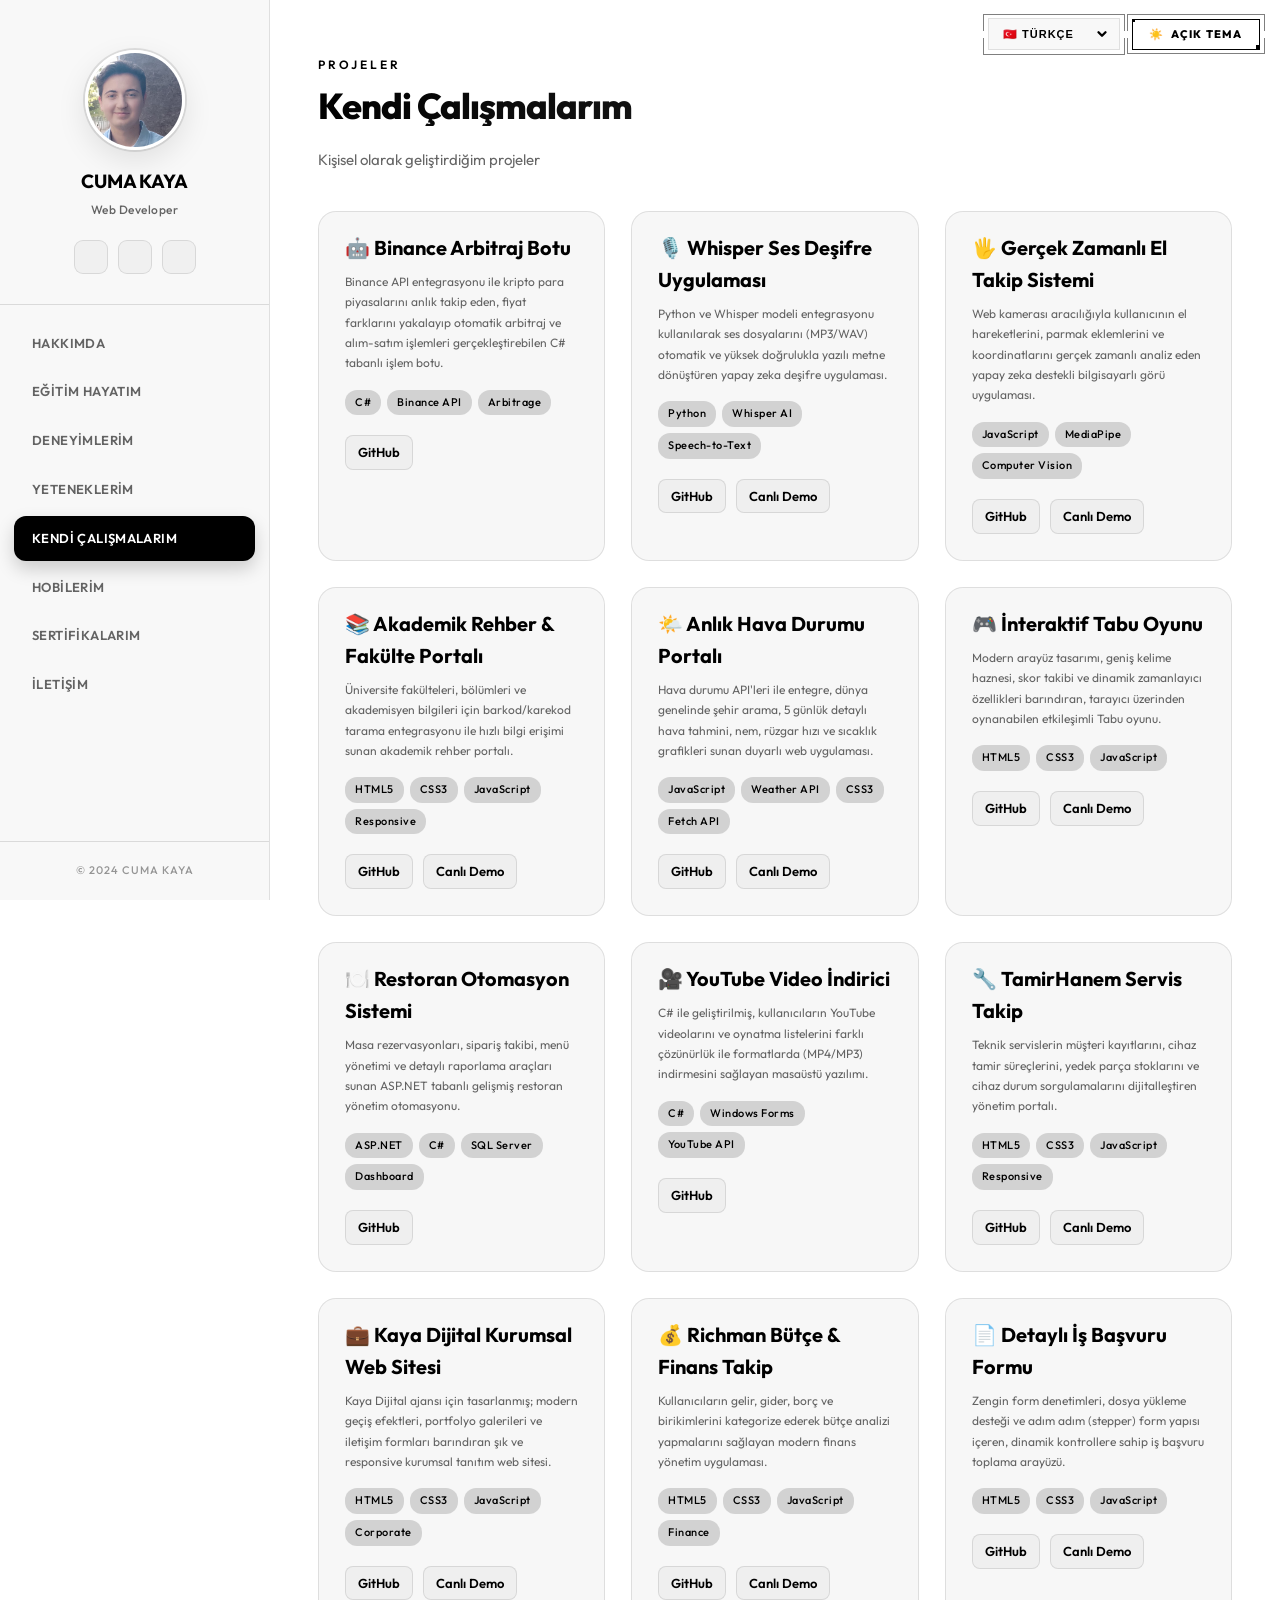
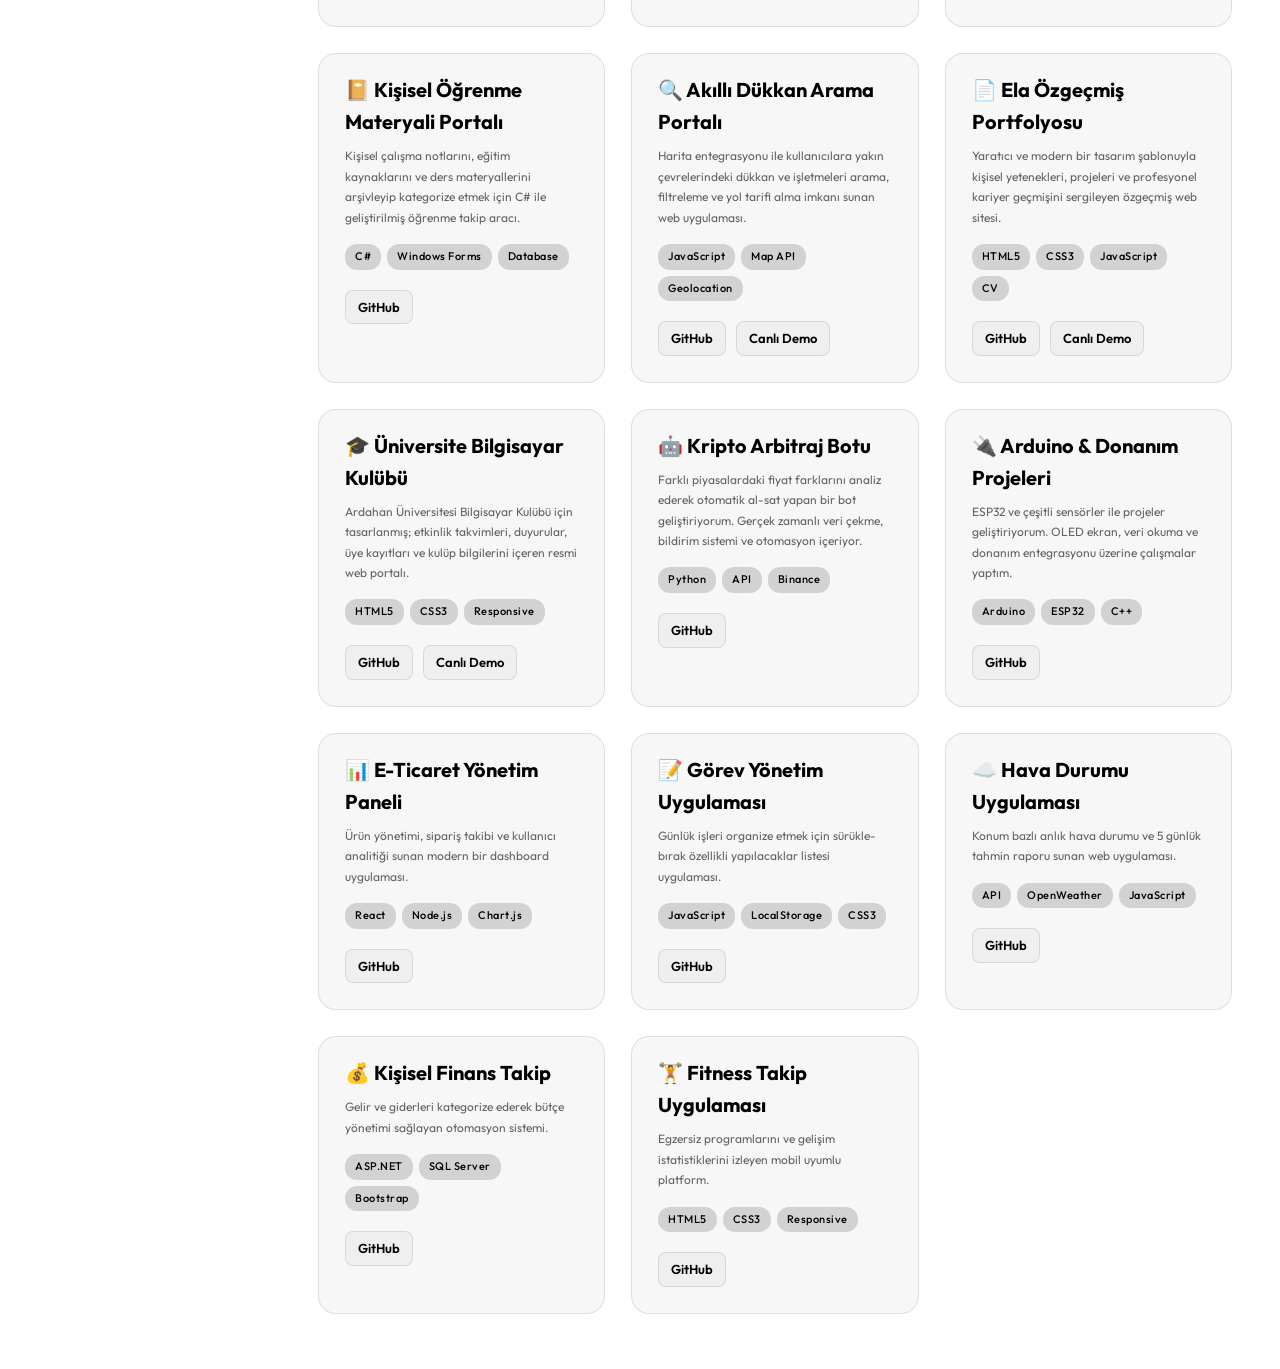
==== commit badf5f75: "Remove Esra Özgeçmiş & Portfolyo project card from calismalarim.html" ====
--- a/calismalarim.html
+++ b/calismalarim.html
@@ -434,30 +434,6 @@
                             <a href="https://github.com/cumakaya0000/dukkan_arama" target="_blank" class="social-icon"
                                 style="font-size: 13px; padding: 6px 12px; width: auto; height: auto; border-radius: 8px; font-weight: 600;">GitHub</a>
                             <a href="https://cumakaya0000.github.io/dukkan_arama/"
-                                target="_blank" class="social-icon"
-                                style="font-size: 13px; padding: 6px 12px; width: auto; height: auto; border-radius: 8px; font-weight: 600;">Canlı Demo</a>
-                        </div>
-                    </div>
-                </div>
-
-                <div class="project-card">
-                    <div class="project-content" style="padding-top: 20px;">
-                        <h3 class="project-title" data-tr="🌸 Esra Özgeçmiş &amp; Portfolyo" data-en="🌸 Esra Resume &amp; Portfolio" data-de="🌸 Esra Portfolio-Webseite">🌸 Esra Özgeçmiş &amp; Portfolyo</h3>
-                        <p class="project-description"
-                            data-tr="Esra kullanıcı adlı profil için özel tasarlanmış, zarif detaylar, galeri alanları ve özelleştirilmiş özgeçmiş sunumu barındıran kişisel web sitesi."
-                            data-en="A custom-designed personal website showcasing elegant styling details, photography galleries, and resume sections for Esra."
-                            data-de="Eine individuell gestaltete persönliche Website mit elegantem Design, Fotogalerien und Lebenslaufabschnitten für Esra.">
-                            Esra kullanıcı adlı profil için özel tasarlanmış, zarif detaylar, galeri alanları ve özelleştirilmiş özgeçmiş sunumu barındıran kişisel web sitesi.</p>
-                        <div class="project-tags" style="margin-top: 15px;">
-                            <span class="tag">HTML5</span>
-                            <span class="tag">CSS3</span>
-                            <span class="tag">JavaScript</span>
-                            <span class="tag">Portfolio</span>
-                        </div>
-                        <div class="project-links" style="margin-top: 20px; display: flex; gap: 10px;">
-                            <a href="https://github.com/cumakaya0000/cumakaya0000.github.io-esra" target="_blank" class="social-icon"
-                                style="font-size: 13px; padding: 6px 12px; width: auto; height: auto; border-radius: 8px; font-weight: 600;">GitHub</a>
-                            <a href="https://cumakaya0000.github.io/cumakaya0000.github.io-esra/"
                                 target="_blank" class="social-icon"
                                 style="font-size: 13px; padding: 6px 12px; width: auto; height: auto; border-radius: 8px; font-weight: 600;">Canlı Demo</a>
                         </div>
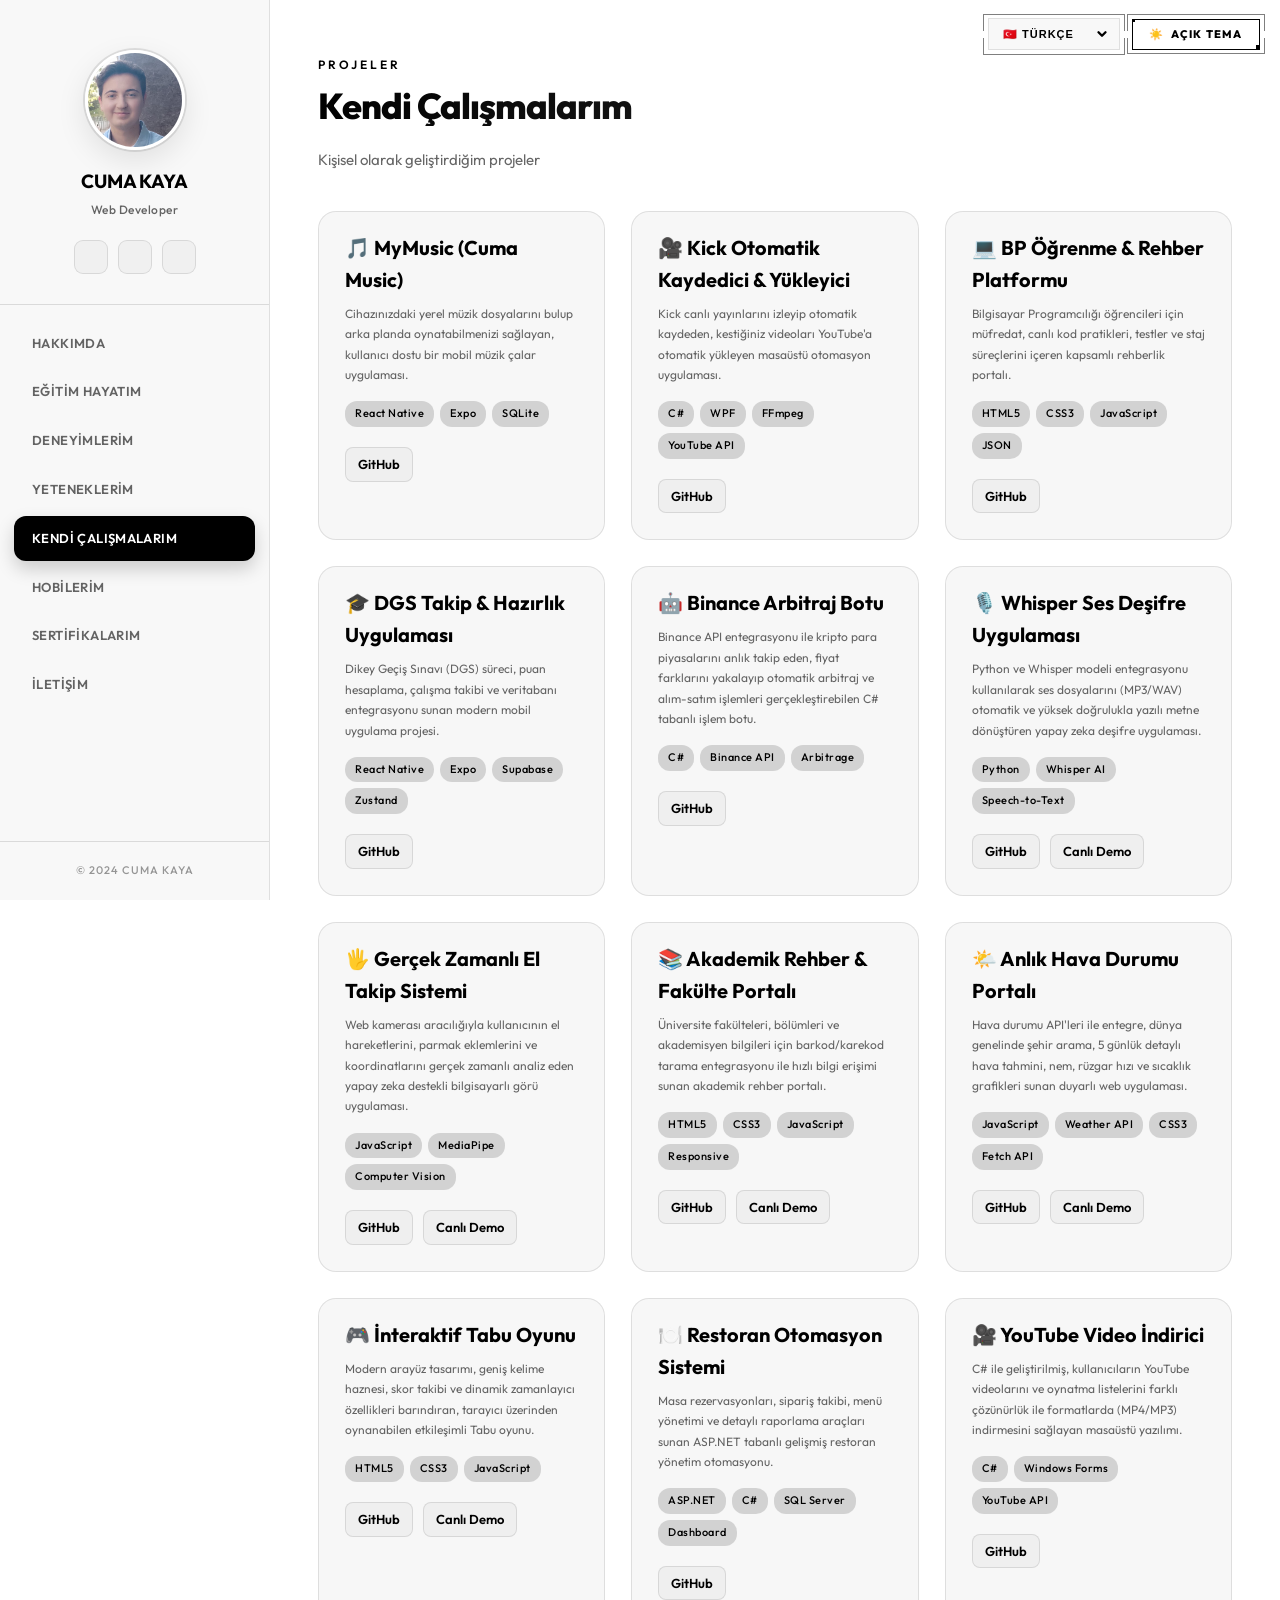
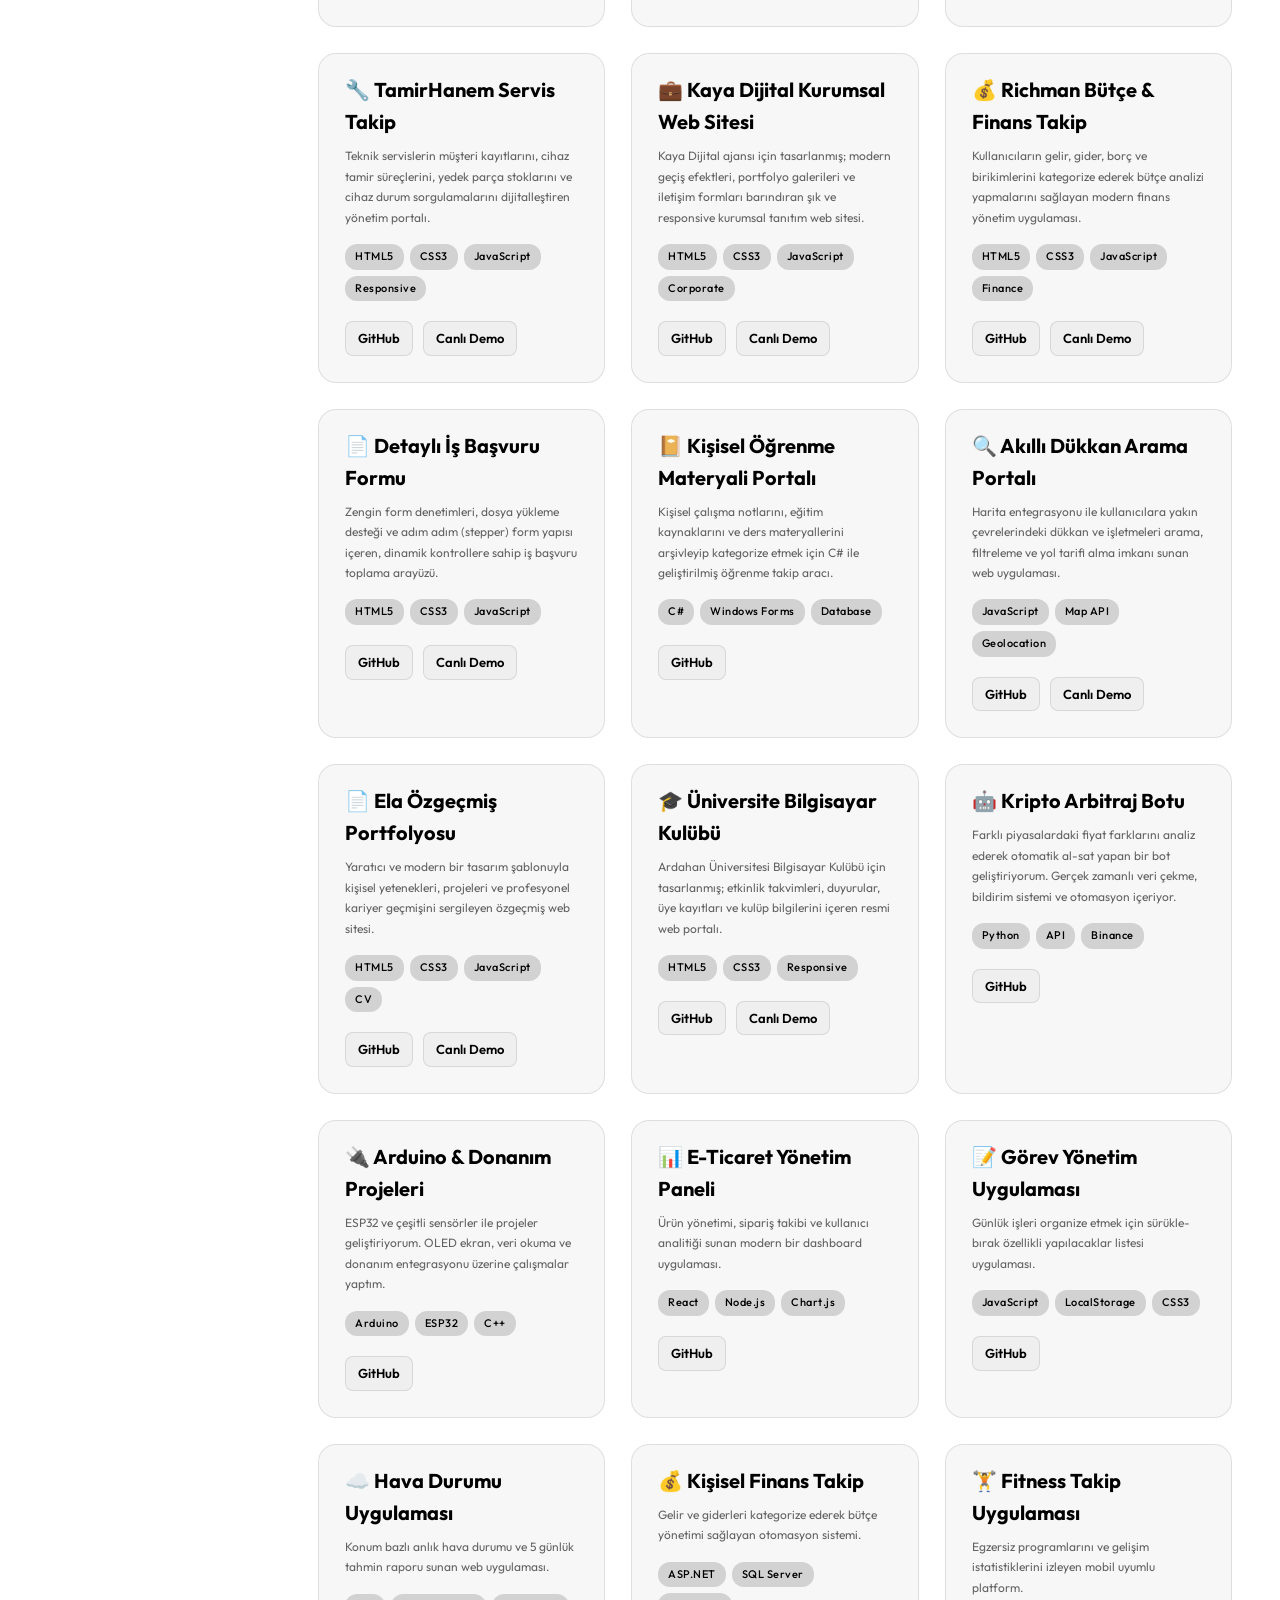
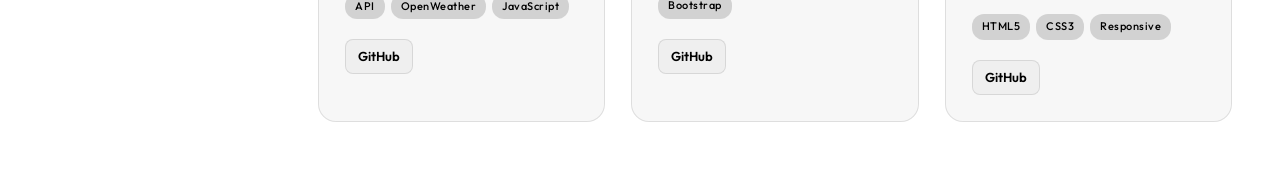
==== commit c5936d5c: "feat: add 4 new projects to the top of the grid" ====
--- a/calismalarim.html
+++ b/calismalarim.html
@@ -95,8 +95,8 @@
             <div class="profile-title" data-tr="Web Developer" data-en="Web Developer" data-de="Web-Entwickler">Web
                 Developer</div>
             <div class="sidebar-socials">
-                <a href="https://github.com/cumakaya0000" target="_blank" title="GitHub"><i data-feather="github"></i></a>
-                <a href="https://www.linkedin.com/in/cuma-kaya3290/" target="_blank" title="LinkedIn"><i data-feather="linkedin"></i></a>
+                <a href="https://github.com/cumakaya0000" target="_blank" title="GitHub" rel="noopener noreferrer"><i data-feather="github"></i></a>
+                <a href="https://www.linkedin.com/in/cuma-kaya3290/" target="_blank" title="LinkedIn" rel="noopener noreferrer"><i data-feather="linkedin"></i></a>
                 <a href="mailto:kcuma458@gmail.com" title="Email"><i data-feather="mail"></i></a>
             </div>
         </div>
@@ -126,6 +126,89 @@
             <div class="projects-grid">
                 <div class="project-card">
                     <div class="project-content" style="padding-top: 20px;">
+                        <h3 class="project-title" data-tr="🎵 MyMusic (Cuma Music)" data-en="🎵 MyMusic" data-de="🎵 MyMusic">🎵 MyMusic (Cuma Music)</h3>
+                        <p class="project-description"
+                            data-tr="Cihazınızdaki yerel müzik dosyalarını bulup arka planda oynatabilmenizi sağlayan, kullanıcı dostu bir mobil müzik çalar uygulaması."
+                            data-en="A user-friendly mobile music player app that finds local music files on your device and plays them in the background."
+                            data-de="Eine benutzerfreundliche mobile Musik-Player-App, die lokale Musikdateien abspielt.">
+                            Cihazınızdaki yerel müzik dosyalarını bulup arka planda oynatabilmenizi sağlayan, kullanıcı dostu bir mobil müzik çalar uygulaması.</p>
+                        <div class="project-tags" style="margin-top: 15px;">
+                            <span class="tag">React Native</span>
+                            <span class="tag">Expo</span>
+                            <span class="tag">SQLite</span>
+                        </div>
+                        <div class="project-links" style="margin-top: 20px; display: flex; gap: 10px;">
+                            <a href="https://github.com/cumakaya0000/mymusic" target="_blank" class="social-icon"
+                                style="font-size: 13px; padding: 6px 12px; width: auto; height: auto; border-radius: 8px; font-weight: 600;" rel="noopener noreferrer">GitHub</a>
+                        </div>
+                    </div>
+                </div>
+
+                <div class="project-card">
+                    <div class="project-content" style="padding-top: 20px;">
+                        <h3 class="project-title" data-tr="🎥 Kick Otomatik Kaydedici & Yükleyici" data-en="🎥 Kick Auto Recorder" data-de="🎥 Kick Auto-Rekorder">🎥 Kick Otomatik Kaydedici & Yükleyici</h3>
+                        <p class="project-description"
+                            data-tr="Kick canlı yayınlarını izleyip otomatik kaydeden, kestiğiniz videoları YouTube'a otomatik yükleyen masaüstü otomasyon uygulaması."
+                            data-en="A desktop automation app that auto-records Kick streams and uploads clipped videos to YouTube."
+                            data-de="Eine Desktop-Automatisierungs-App, die Kick-Streams automatisch aufzeichnet und hochlädt.">
+                            Kick canlı yayınlarını izleyip otomatik kaydeden, kestiğiniz videoları YouTube'a otomatik yükleyen masaüstü otomasyon uygulaması.</p>
+                        <div class="project-tags" style="margin-top: 15px;">
+                            <span class="tag">C#</span>
+                            <span class="tag">WPF</span>
+                            <span class="tag">FFmpeg</span>
+                            <span class="tag">YouTube API</span>
+                        </div>
+                        <div class="project-links" style="margin-top: 20px; display: flex; gap: 10px;">
+                            <a href="https://github.com/cumakaya0000/kick" target="_blank" class="social-icon"
+                                style="font-size: 13px; padding: 6px 12px; width: auto; height: auto; border-radius: 8px; font-weight: 600;" rel="noopener noreferrer">GitHub</a>
+                        </div>
+                    </div>
+                </div>
+
+                <div class="project-card">
+                    <div class="project-content" style="padding-top: 20px;">
+                        <h3 class="project-title" data-tr="💻 BP Öğrenme & Rehber Platformu" data-en="💻 BP Learning & Guide Platform" data-de="💻 BP Lern- und Leitfadenplattform">💻 BP Öğrenme & Rehber Platformu</h3>
+                        <p class="project-description"
+                            data-tr="Bilgisayar Programcılığı öğrencileri için müfredat, canlı kod pratikleri, testler ve staj süreçlerini içeren kapsamlı rehberlik portalı."
+                            data-en="A comprehensive guide portal for Computer Programming students featuring curriculum, live code practices, tests, and internship processes."
+                            data-de="Ein umfassendes Leitfaden-Portal für Informatikstudenten mit Lehrplan, Live-Code-Praktiken, Tests und Praktikumsprozessen.">
+                            Bilgisayar Programcılığı öğrencileri için müfredat, canlı kod pratikleri, testler ve staj süreçlerini içeren kapsamlı rehberlik portalı.</p>
+                        <div class="project-tags" style="margin-top: 15px;">
+                            <span class="tag">HTML5</span>
+                            <span class="tag">CSS3</span>
+                            <span class="tag">JavaScript</span>
+                            <span class="tag">JSON</span>
+                        </div>
+                        <div class="project-links" style="margin-top: 20px; display: flex; gap: 10px;">
+                            <a href="https://github.com/cumakaya0000/cumakaya0000.github.io-bp" target="_blank" class="social-icon"
+                                style="font-size: 13px; padding: 6px 12px; width: auto; height: auto; border-radius: 8px; font-weight: 600;" rel="noopener noreferrer">GitHub</a>
+                        </div>
+                    </div>
+                </div>
+
+                <div class="project-card">
+                    <div class="project-content" style="padding-top: 20px;">
+                        <h3 class="project-title" data-tr="🎓 DGS Takip & Hazırlık Uygulaması" data-en="🎓 DGS Tracking App" data-de="🎓 DGS-Tracking-App">🎓 DGS Takip & Hazırlık Uygulaması</h3>
+                        <p class="project-description"
+                            data-tr="Dikey Geçiş Sınavı (DGS) süreci, puan hesaplama, çalışma takibi ve veritabanı entegrasyonu sunan modern mobil uygulama projesi."
+                            data-en="A modern mobile app project providing DGS exam process tracking, score calculation, and database integration."
+                            data-de="Ein modernes mobiles App-Projekt zur Verfolgung des DGS-Prüfungsprozesses, zur Punkteberechnung und zur Datenbankintegration.">
+                            Dikey Geçiş Sınavı (DGS) süreci, puan hesaplama, çalışma takibi ve veritabanı entegrasyonu sunan modern mobil uygulama projesi.</p>
+                        <div class="project-tags" style="margin-top: 15px;">
+                            <span class="tag">React Native</span>
+                            <span class="tag">Expo</span>
+                            <span class="tag">Supabase</span>
+                            <span class="tag">Zustand</span>
+                        </div>
+                        <div class="project-links" style="margin-top: 20px; display: flex; gap: 10px;">
+                            <a href="https://github.com/cumakaya0000/DGS" target="_blank" class="social-icon"
+                                style="font-size: 13px; padding: 6px 12px; width: auto; height: auto; border-radius: 8px; font-weight: 600;" rel="noopener noreferrer">GitHub</a>
+                        </div>
+                    </div>
+                </div>
+
+                <div class="project-card">
+                    <div class="project-content" style="padding-top: 20px;">
                         <h3 class="project-title" data-tr="🤖 Binance Arbitraj Botu" data-en="🤖 Binance Arbitrage Bot" data-de="🤖 Binance-Arbitrage-Bot">🤖 Binance Arbitraj Botu</h3>
                         <p class="project-description"
                             data-tr="Binance API entegrasyonu ile kripto para piyasalarını anlık takip eden, fiyat farklarını yakalayıp otomatik arbitraj ve alım-satım işlemleri gerçekleştirebilen C# tabanlı işlem botu."
@@ -139,7 +222,7 @@
                         </div>
                         <div class="project-links" style="margin-top: 20px; display: flex; gap: 10px;">
                             <a href="https://github.com/cumakaya0000/binance" target="_blank" class="social-icon"
-                                style="font-size: 13px; padding: 6px 12px; width: auto; height: auto; border-radius: 8px; font-weight: 600;">GitHub</a>
+                                style="font-size: 13px; padding: 6px 12px; width: auto; height: auto; border-radius: 8px; font-weight: 600;" rel="noopener noreferrer">GitHub</a>
                         </div>
                     </div>
                 </div>
@@ -159,10 +242,10 @@
                         </div>
                         <div class="project-links" style="margin-top: 20px; display: flex; gap: 10px;">
                             <a href="https://github.com/cumakaya0000/cumakaya0000.github.io-audio-transcription" target="_blank" class="social-icon"
-                                style="font-size: 13px; padding: 6px 12px; width: auto; height: auto; border-radius: 8px; font-weight: 600;">GitHub</a>
+                                style="font-size: 13px; padding: 6px 12px; width: auto; height: auto; border-radius: 8px; font-weight: 600;" rel="noopener noreferrer">GitHub</a>
                             <a href="https://cumakaya0000.github.io/cumakaya0000.github.io-audio-transcription/"
                                 target="_blank" class="social-icon"
-                                style="font-size: 13px; padding: 6px 12px; width: auto; height: auto; border-radius: 8px; font-weight: 600;">Canlı Demo</a>
+                                style="font-size: 13px; padding: 6px 12px; width: auto; height: auto; border-radius: 8px; font-weight: 600;" rel="noopener noreferrer">Canlı Demo</a>
                         </div>
                     </div>
                 </div>
@@ -182,10 +265,10 @@
                         </div>
                         <div class="project-links" style="margin-top: 20px; display: flex; gap: 10px;">
                             <a href="https://github.com/cumakaya0000/cumakaya0000.github.io-eltakibi" target="_blank" class="social-icon"
-                                style="font-size: 13px; padding: 6px 12px; width: auto; height: auto; border-radius: 8px; font-weight: 600;">GitHub</a>
+                                style="font-size: 13px; padding: 6px 12px; width: auto; height: auto; border-radius: 8px; font-weight: 600;" rel="noopener noreferrer">GitHub</a>
                             <a href="https://cumakaya0000.github.io/cumakaya0000.github.io-eltakibi/"
                                 target="_blank" class="social-icon"
-                                style="font-size: 13px; padding: 6px 12px; width: auto; height: auto; border-radius: 8px; font-weight: 600;">Canlı Demo</a>
+                                style="font-size: 13px; padding: 6px 12px; width: auto; height: auto; border-radius: 8px; font-weight: 600;" rel="noopener noreferrer">Canlı Demo</a>
                         </div>
                     </div>
                 </div>
@@ -206,10 +289,10 @@
                         </div>
                         <div class="project-links" style="margin-top: 20px; display: flex; gap: 10px;">
                             <a href="https://github.com/cumakaya0000/cumakaya0000.github.io-akademikrehber" target="_blank" class="social-icon"
-                                style="font-size: 13px; padding: 6px 12px; width: auto; height: auto; border-radius: 8px; font-weight: 600;">GitHub</a>
+                                style="font-size: 13px; padding: 6px 12px; width: auto; height: auto; border-radius: 8px; font-weight: 600;" rel="noopener noreferrer">GitHub</a>
                             <a href="https://cumakaya0000.github.io/cumakaya0000.github.io-akademikrehber/"
                                 target="_blank" class="social-icon"
-                                style="font-size: 13px; padding: 6px 12px; width: auto; height: auto; border-radius: 8px; font-weight: 600;">Canlı Demo</a>
+                                style="font-size: 13px; padding: 6px 12px; width: auto; height: auto; border-radius: 8px; font-weight: 600;" rel="noopener noreferrer">Canlı Demo</a>
                         </div>
                     </div>
                 </div>
@@ -230,10 +313,10 @@
                         </div>
                         <div class="project-links" style="margin-top: 20px; display: flex; gap: 10px;">
                             <a href="https://github.com/cumakaya0000/cumakaya0000.github.io-havadurumu" target="_blank" class="social-icon"
-                                style="font-size: 13px; padding: 6px 12px; width: auto; height: auto; border-radius: 8px; font-weight: 600;">GitHub</a>
+                                style="font-size: 13px; padding: 6px 12px; width: auto; height: auto; border-radius: 8px; font-weight: 600;" rel="noopener noreferrer">GitHub</a>
                             <a href="https://cumakaya0000.github.io/cumakaya0000.github.io-havadurumu/"
                                 target="_blank" class="social-icon"
-                                style="font-size: 13px; padding: 6px 12px; width: auto; height: auto; border-radius: 8px; font-weight: 600;">Canlı Demo</a>
+                                style="font-size: 13px; padding: 6px 12px; width: auto; height: auto; border-radius: 8px; font-weight: 600;" rel="noopener noreferrer">Canlı Demo</a>
                         </div>
                     </div>
                 </div>
@@ -253,10 +336,10 @@
                         </div>
                         <div class="project-links" style="margin-top: 20px; display: flex; gap: 10px;">
                             <a href="https://github.com/cumakaya0000/cumakaya0000.github.io-tabu" target="_blank" class="social-icon"
-                                style="font-size: 13px; padding: 6px 12px; width: auto; height: auto; border-radius: 8px; font-weight: 600;">GitHub</a>
+                                style="font-size: 13px; padding: 6px 12px; width: auto; height: auto; border-radius: 8px; font-weight: 600;" rel="noopener noreferrer">GitHub</a>
                             <a href="https://cumakaya0000.github.io/cumakaya0000.github.io-tabu/"
                                 target="_blank" class="social-icon"
-                                style="font-size: 13px; padding: 6px 12px; width: auto; height: auto; border-radius: 8px; font-weight: 600;">Canlı Demo</a>
+                                style="font-size: 13px; padding: 6px 12px; width: auto; height: auto; border-radius: 8px; font-weight: 600;" rel="noopener noreferrer">Canlı Demo</a>
                         </div>
                     </div>
                 </div>
@@ -277,7 +360,7 @@
                         </div>
                         <div class="project-links" style="margin-top: 20px; display: flex; gap: 10px;">
                             <a href="https://github.com/cumakaya0000/restorant" target="_blank" class="social-icon"
-                                style="font-size: 13px; padding: 6px 12px; width: auto; height: auto; border-radius: 8px; font-weight: 600;">GitHub</a>
+                                style="font-size: 13px; padding: 6px 12px; width: auto; height: auto; border-radius: 8px; font-weight: 600;" rel="noopener noreferrer">GitHub</a>
                         </div>
                     </div>
                 </div>
@@ -297,7 +380,7 @@
                         </div>
                         <div class="project-links" style="margin-top: 20px; display: flex; gap: 10px;">
                             <a href="https://github.com/cumakaya0000/yootubevideoindirme" target="_blank" class="social-icon"
-                                style="font-size: 13px; padding: 6px 12px; width: auto; height: auto; border-radius: 8px; font-weight: 600;">GitHub</a>
+                                style="font-size: 13px; padding: 6px 12px; width: auto; height: auto; border-radius: 8px; font-weight: 600;" rel="noopener noreferrer">GitHub</a>
                         </div>
                     </div>
                 </div>
@@ -318,10 +401,10 @@
                         </div>
                         <div class="project-links" style="margin-top: 20px; display: flex; gap: 10px;">
                             <a href="https://github.com/cumakaya0000/cumakaya0000.github.io-tamirHanem" target="_blank" class="social-icon"
-                                style="font-size: 13px; padding: 6px 12px; width: auto; height: auto; border-radius: 8px; font-weight: 600;">GitHub</a>
+                                style="font-size: 13px; padding: 6px 12px; width: auto; height: auto; border-radius: 8px; font-weight: 600;" rel="noopener noreferrer">GitHub</a>
                             <a href="https://cumakaya0000.github.io/cumakaya0000.github.io-tamirHanem/"
                                 target="_blank" class="social-icon"
-                                style="font-size: 13px; padding: 6px 12px; width: auto; height: auto; border-radius: 8px; font-weight: 600;">Canlı Demo</a>
+                                style="font-size: 13px; padding: 6px 12px; width: auto; height: auto; border-radius: 8px; font-weight: 600;" rel="noopener noreferrer">Canlı Demo</a>
                         </div>
                     </div>
                 </div>
@@ -342,10 +425,10 @@
                         </div>
                         <div class="project-links" style="margin-top: 20px; display: flex; gap: 10px;">
                             <a href="https://github.com/cumakaya0000/cumakaya0000.github.io-kayadijital" target="_blank" class="social-icon"
-                                style="font-size: 13px; padding: 6px 12px; width: auto; height: auto; border-radius: 8px; font-weight: 600;">GitHub</a>
+                                style="font-size: 13px; padding: 6px 12px; width: auto; height: auto; border-radius: 8px; font-weight: 600;" rel="noopener noreferrer">GitHub</a>
                             <a href="https://cumakaya0000.github.io/cumakaya0000.github.io-kayadijital/"
                                 target="_blank" class="social-icon"
-                                style="font-size: 13px; padding: 6px 12px; width: auto; height: auto; border-radius: 8px; font-weight: 600;">Canlı Demo</a>
+                                style="font-size: 13px; padding: 6px 12px; width: auto; height: auto; border-radius: 8px; font-weight: 600;" rel="noopener noreferrer">Canlı Demo</a>
                         </div>
                     </div>
                 </div>
@@ -366,10 +449,10 @@
                         </div>
                         <div class="project-links" style="margin-top: 20px; display: flex; gap: 10px;">
                             <a href="https://github.com/cumakaya0000/cumakaya0000.github.io-richman" target="_blank" class="social-icon"
-                                style="font-size: 13px; padding: 6px 12px; width: auto; height: auto; border-radius: 8px; font-weight: 600;">GitHub</a>
+                                style="font-size: 13px; padding: 6px 12px; width: auto; height: auto; border-radius: 8px; font-weight: 600;" rel="noopener noreferrer">GitHub</a>
                             <a href="https://cumakaya0000.github.io/cumakaya0000.github.io-richman/"
                                 target="_blank" class="social-icon"
-                                style="font-size: 13px; padding: 6px 12px; width: auto; height: auto; border-radius: 8px; font-weight: 600;">Canlı Demo</a>
+                                style="font-size: 13px; padding: 6px 12px; width: auto; height: auto; border-radius: 8px; font-weight: 600;" rel="noopener noreferrer">Canlı Demo</a>
                         </div>
                     </div>
                 </div>
@@ -389,10 +472,10 @@
                         </div>
                         <div class="project-links" style="margin-top: 20px; display: flex; gap: 10px;">
                             <a href="https://github.com/cumakaya0000/isbasvuruformu" target="_blank" class="social-icon"
-                                style="font-size: 13px; padding: 6px 12px; width: auto; height: auto; border-radius: 8px; font-weight: 600;">GitHub</a>
+                                style="font-size: 13px; padding: 6px 12px; width: auto; height: auto; border-radius: 8px; font-weight: 600;" rel="noopener noreferrer">GitHub</a>
                             <a href="https://cumakaya0000.github.io/isbasvuruformu/"
                                 target="_blank" class="social-icon"
-                                style="font-size: 13px; padding: 6px 12px; width: auto; height: auto; border-radius: 8px; font-weight: 600;">Canlı Demo</a>
+                                style="font-size: 13px; padding: 6px 12px; width: auto; height: auto; border-radius: 8px; font-weight: 600;" rel="noopener noreferrer">Canlı Demo</a>
                         </div>
                     </div>
                 </div>
@@ -412,7 +495,7 @@
                         </div>
                         <div class="project-links" style="margin-top: 20px; display: flex; gap: 10px;">
                             <a href="https://github.com/cumakaya0000/kisiselogrenmemataryeli" target="_blank" class="social-icon"
-                                style="font-size: 13px; padding: 6px 12px; width: auto; height: auto; border-radius: 8px; font-weight: 600;">GitHub</a>
+                                style="font-size: 13px; padding: 6px 12px; width: auto; height: auto; border-radius: 8px; font-weight: 600;" rel="noopener noreferrer">GitHub</a>
                         </div>
                     </div>
                 </div>
@@ -432,10 +515,10 @@
                         </div>
                         <div class="project-links" style="margin-top: 20px; display: flex; gap: 10px;">
                             <a href="https://github.com/cumakaya0000/dukkan_arama" target="_blank" class="social-icon"
-                                style="font-size: 13px; padding: 6px 12px; width: auto; height: auto; border-radius: 8px; font-weight: 600;">GitHub</a>
+                                style="font-size: 13px; padding: 6px 12px; width: auto; height: auto; border-radius: 8px; font-weight: 600;" rel="noopener noreferrer">GitHub</a>
                             <a href="https://cumakaya0000.github.io/dukkan_arama/"
                                 target="_blank" class="social-icon"
-                                style="font-size: 13px; padding: 6px 12px; width: auto; height: auto; border-radius: 8px; font-weight: 600;">Canlı Demo</a>
+                                style="font-size: 13px; padding: 6px 12px; width: auto; height: auto; border-radius: 8px; font-weight: 600;" rel="noopener noreferrer">Canlı Demo</a>
                         </div>
                     </div>
                 </div>
@@ -456,10 +539,10 @@
                         </div>
                         <div class="project-links" style="margin-top: 20px; display: flex; gap: 10px;">
                             <a href="https://github.com/cumakaya0000/elacv" target="_blank" class="social-icon"
-                                style="font-size: 13px; padding: 6px 12px; width: auto; height: auto; border-radius: 8px; font-weight: 600;">GitHub</a>
+                                style="font-size: 13px; padding: 6px 12px; width: auto; height: auto; border-radius: 8px; font-weight: 600;" rel="noopener noreferrer">GitHub</a>
                             <a href="https://cumakaya0000.github.io/elacv/"
                                 target="_blank" class="social-icon"
-                                style="font-size: 13px; padding: 6px 12px; width: auto; height: auto; border-radius: 8px; font-weight: 600;">Canlı Demo</a>
+                                style="font-size: 13px; padding: 6px 12px; width: auto; height: auto; border-radius: 8px; font-weight: 600;" rel="noopener noreferrer">Canlı Demo</a>
                         </div>
                     </div>
                 </div>
@@ -479,10 +562,10 @@
                         </div>
                         <div class="project-links" style="margin-top: 20px; display: flex; gap: 10px;">
                             <a href="https://github.com/cumakaya0000/cumakaya0000.github.io" target="_blank" class="social-icon"
-                                style="font-size: 13px; padding: 6px 12px; width: auto; height: auto; border-radius: 8px; font-weight: 600;">GitHub</a>
+                                style="font-size: 13px; padding: 6px 12px; width: auto; height: auto; border-radius: 8px; font-weight: 600;" rel="noopener noreferrer">GitHub</a>
                             <a href="https://cumakaya0000.github.io/"
                                 target="_blank" class="social-icon"
-                                style="font-size: 13px; padding: 6px 12px; width: auto; height: auto; border-radius: 8px; font-weight: 600;">Canlı Demo</a>
+                                style="font-size: 13px; padding: 6px 12px; width: auto; height: auto; border-radius: 8px; font-weight: 600;" rel="noopener noreferrer">Canlı Demo</a>
                         </div>
                     </div>
                 </div>
@@ -503,7 +586,7 @@
                         </div>
                         <div class="project-links" style="margin-top: 20px; display: flex; gap: 10px;">
                             <a href="#" target="_blank" class="social-icon"
-                                style="font-size: 13px; padding: 6px 12px; width: auto; height: auto; border-radius: 8px; font-weight: 600;">GitHub</a>
+                                style="font-size: 13px; padding: 6px 12px; width: auto; height: auto; border-radius: 8px; font-weight: 600;" rel="noopener noreferrer">GitHub</a>
                         </div>
                     </div>
                 </div>
@@ -524,7 +607,7 @@
                         </div>
                         <div class="project-links" style="margin-top: 20px; display: flex; gap: 10px;">
                             <a href="#" target="_blank" class="social-icon"
-                                style="font-size: 13px; padding: 6px 12px; width: auto; height: auto; border-radius: 8px; font-weight: 600;">GitHub</a>
+                                style="font-size: 13px; padding: 6px 12px; width: auto; height: auto; border-radius: 8px; font-weight: 600;" rel="noopener noreferrer">GitHub</a>
                         </div>
                     </div>
                 </div>
@@ -544,7 +627,7 @@
                         </div>
                         <div class="project-links" style="margin-top: 20px; display: flex; gap: 10px;">
                             <a href="#" target="_blank" class="social-icon"
-                                style="font-size: 13px; padding: 6px 12px; width: auto; height: auto; border-radius: 8px; font-weight: 600;">GitHub</a>
+                                style="font-size: 13px; padding: 6px 12px; width: auto; height: auto; border-radius: 8px; font-weight: 600;" rel="noopener noreferrer">GitHub</a>
                         </div>
                     </div>
                 </div>
@@ -564,7 +647,7 @@
                         </div>
                         <div class="project-links" style="margin-top: 20px; display: flex; gap: 10px;">
                             <a href="#" target="_blank" class="social-icon"
-                                style="font-size: 13px; padding: 6px 12px; width: auto; height: auto; border-radius: 8px; font-weight: 600;">GitHub</a>
+                                style="font-size: 13px; padding: 6px 12px; width: auto; height: auto; border-radius: 8px; font-weight: 600;" rel="noopener noreferrer">GitHub</a>
                         </div>
                     </div>
                 </div>
@@ -584,7 +667,7 @@
                         </div>
                         <div class="project-links" style="margin-top: 20px; display: flex; gap: 10px;">
                             <a href="#" target="_blank" class="social-icon"
-                                style="font-size: 13px; padding: 6px 12px; width: auto; height: auto; border-radius: 8px; font-weight: 600;">GitHub</a>
+                                style="font-size: 13px; padding: 6px 12px; width: auto; height: auto; border-radius: 8px; font-weight: 600;" rel="noopener noreferrer">GitHub</a>
                         </div>
                     </div>
                 </div>
@@ -604,7 +687,7 @@
                         </div>
                         <div class="project-links" style="margin-top: 20px; display: flex; gap: 10px;">
                             <a href="#" target="_blank" class="social-icon"
-                                style="font-size: 13px; padding: 6px 12px; width: auto; height: auto; border-radius: 8px; font-weight: 600;">GitHub</a>
+                                style="font-size: 13px; padding: 6px 12px; width: auto; height: auto; border-radius: 8px; font-weight: 600;" rel="noopener noreferrer">GitHub</a>
                         </div>
                     </div>
                 </div>
@@ -624,7 +707,7 @@
                         </div>
                         <div class="project-links" style="margin-top: 20px; display: flex; gap: 10px;">
                             <a href="#" target="_blank" class="social-icon"
-                                style="font-size: 13px; padding: 6px 12px; width: auto; height: auto; border-radius: 8px; font-weight: 600;">GitHub</a>
+                                style="font-size: 13px; padding: 6px 12px; width: auto; height: auto; border-radius: 8px; font-weight: 600;" rel="noopener noreferrer">GitHub</a>
                         </div>
                     </div>
                 </div>
@@ -734,55 +817,7 @@
     <script>
         feather.replace();
     </script>
-    <script>
-    // ===== SCROLL NAV =====
-    (function() {
-        var pages = [
-            { href: "hakkimda.html",       label: "Hakkımda" },
-            { href: "egitim.html",         label: "Eğitim" },
-            { href: "deneyimlerim.html",   label: "Deneyimler" },
-            { href: "yeteneklerim.html",   label: "Yetenekler" },
-            { href: "calismalarim.html",   label: "Çalışmalar" },
-            { href: "hobilerim.html",      label: "Hobilerim" },
-            { href: "sertifikalarim.html", label: "Sertifikalar" },
-            { href: "iletisim.html",       label: "İletişim" }
-        ];
-
-        var currentFile = window.location.pathname.split("/").pop() || "hakkimda.html";
-        if (!currentFile || currentFile === "") currentFile = "hakkimda.html";
-        var currentIdx = pages.findIndex(function(p){ return p.href === currentFile; });
-        if (currentIdx < 0) currentIdx = 0;
-
-        // Dot'ları oluştur
-        var dotsContainer = document.getElementById("scrollNavDots");
-        if (dotsContainer) {
-            dotsContainer.innerHTML = "";
-            pages.forEach(function(p, i) {
-                var dot = document.createElement("button");
-                dot.className = "scroll-nav-dot" + (i === currentIdx ? " active" : "");
-                dot.setAttribute("title", p.label);
-                dot.setAttribute("aria-label", p.label);
-                dot.addEventListener("click", function(){ window.location.href = p.href; });
-                dotsContainer.appendChild(dot);
-            });
-        }
-
-        // Ok butonları için global fonksiyon
-        window.scrollNavPage = function(dir) {
-            var newIdx = currentIdx + dir;
-            if (newIdx >= 0 && newIdx < pages.length) {
-                window.location.href = pages[newIdx].href;
-            }
-        };
-
-        // Klavye desteği
-        document.addEventListener("keydown", function(e) {
-            if (e.target && (e.target.tagName === "INPUT" || e.target.tagName === "TEXTAREA" || e.target.tagName === "SELECT")) return;
-            if (e.key === "ArrowRight") { e.preventDefault(); window.scrollNavPage(1); }
-            if (e.key === "ArrowLeft")  { e.preventDefault(); window.scrollNavPage(-1); }
-        });
-    })();
-    </script>
+    
 </body>
 
 </html>
--- a/main.css
+++ b/main.css
@@ -8,6 +8,7 @@
     --bg-primary: #0a0a0a;
     --bg-secondary: #121212;
     --bg-tertiary: #181818;
+    --bg-dark-gray: #1c1c1c;
     --text-primary: #ffffff;
     --text-secondary: rgba(255, 255, 255, 0.85);
     --text-tertiary: rgba(255, 255, 255, 0.6);
@@ -29,6 +30,7 @@
     --bg-primary: #ffffff;
     --bg-secondary: #f8f8f8;
     --bg-tertiary: #eeeeee;
+    --bg-dark-gray: #e2e8f0;
     --text-primary: #000000;
     --text-secondary: rgba(0, 0, 0, 0.8);
     --text-tertiary: rgba(0, 0, 0, 0.6);
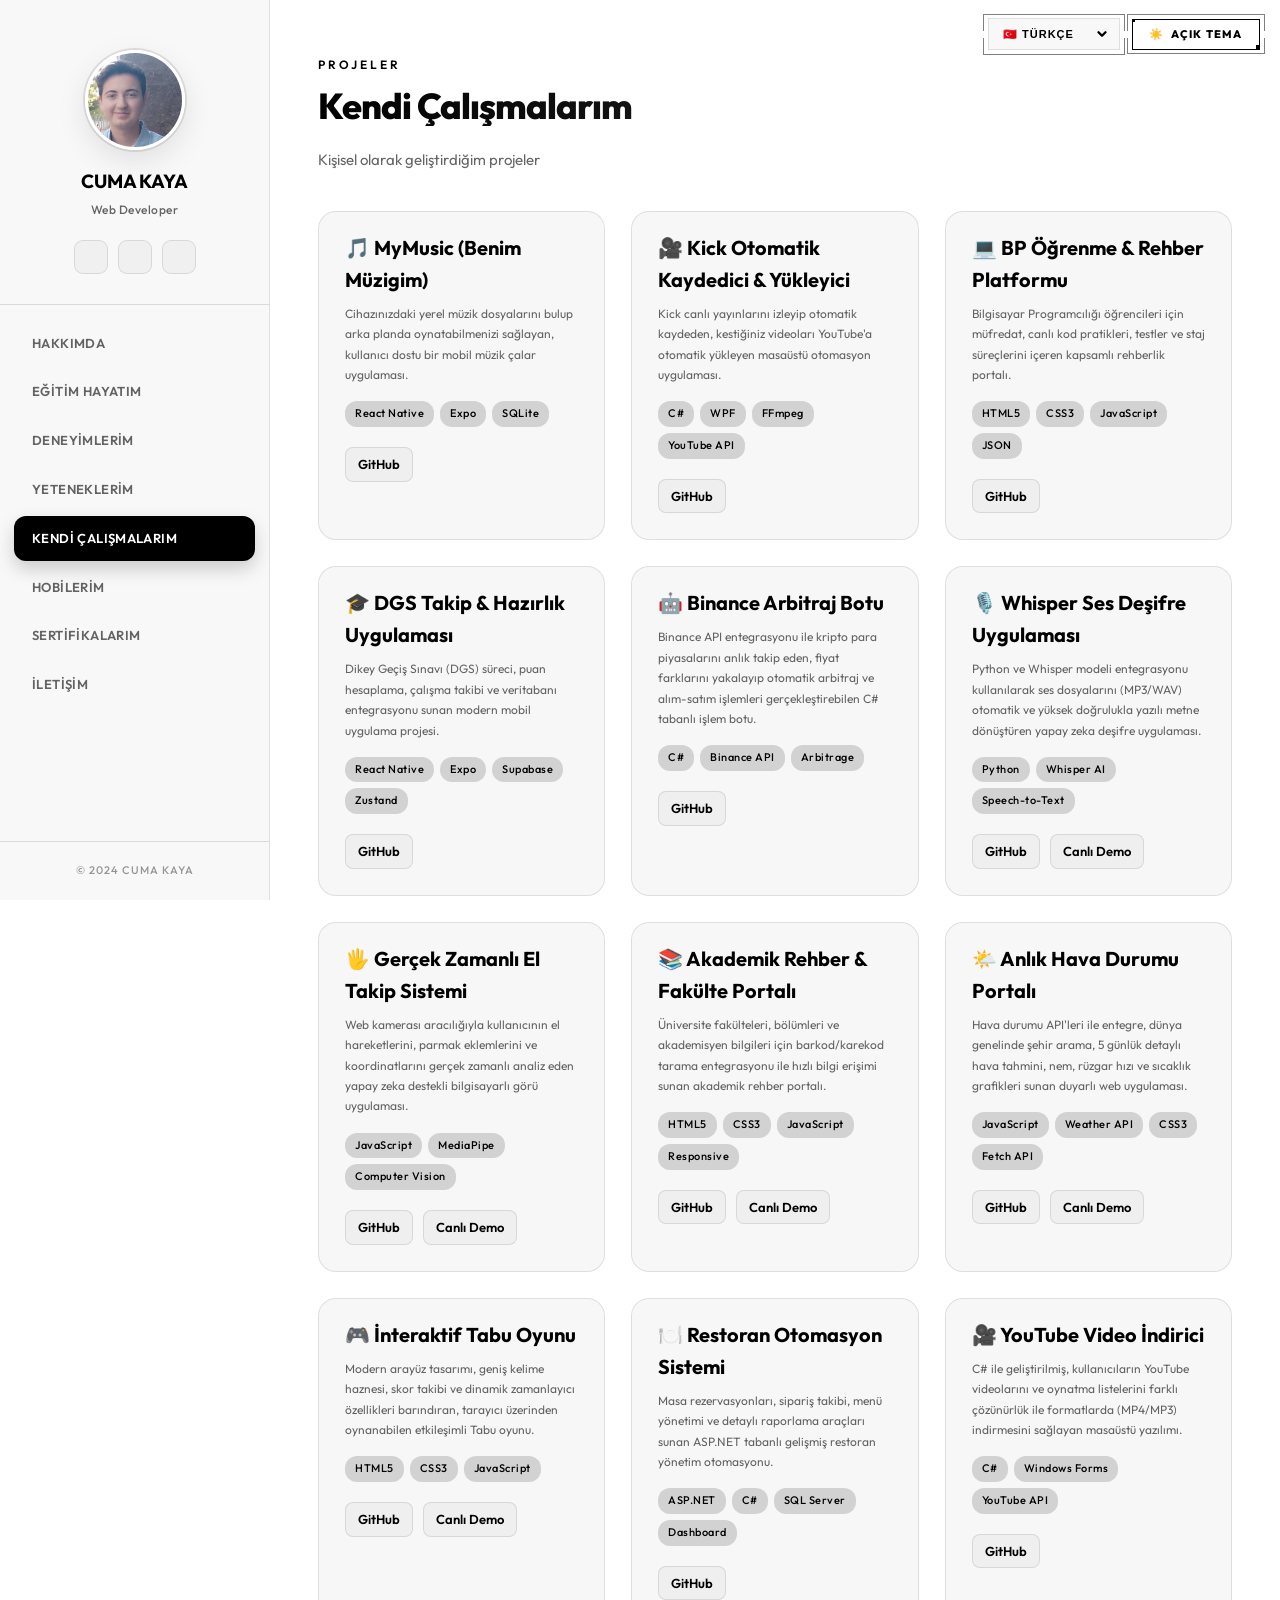
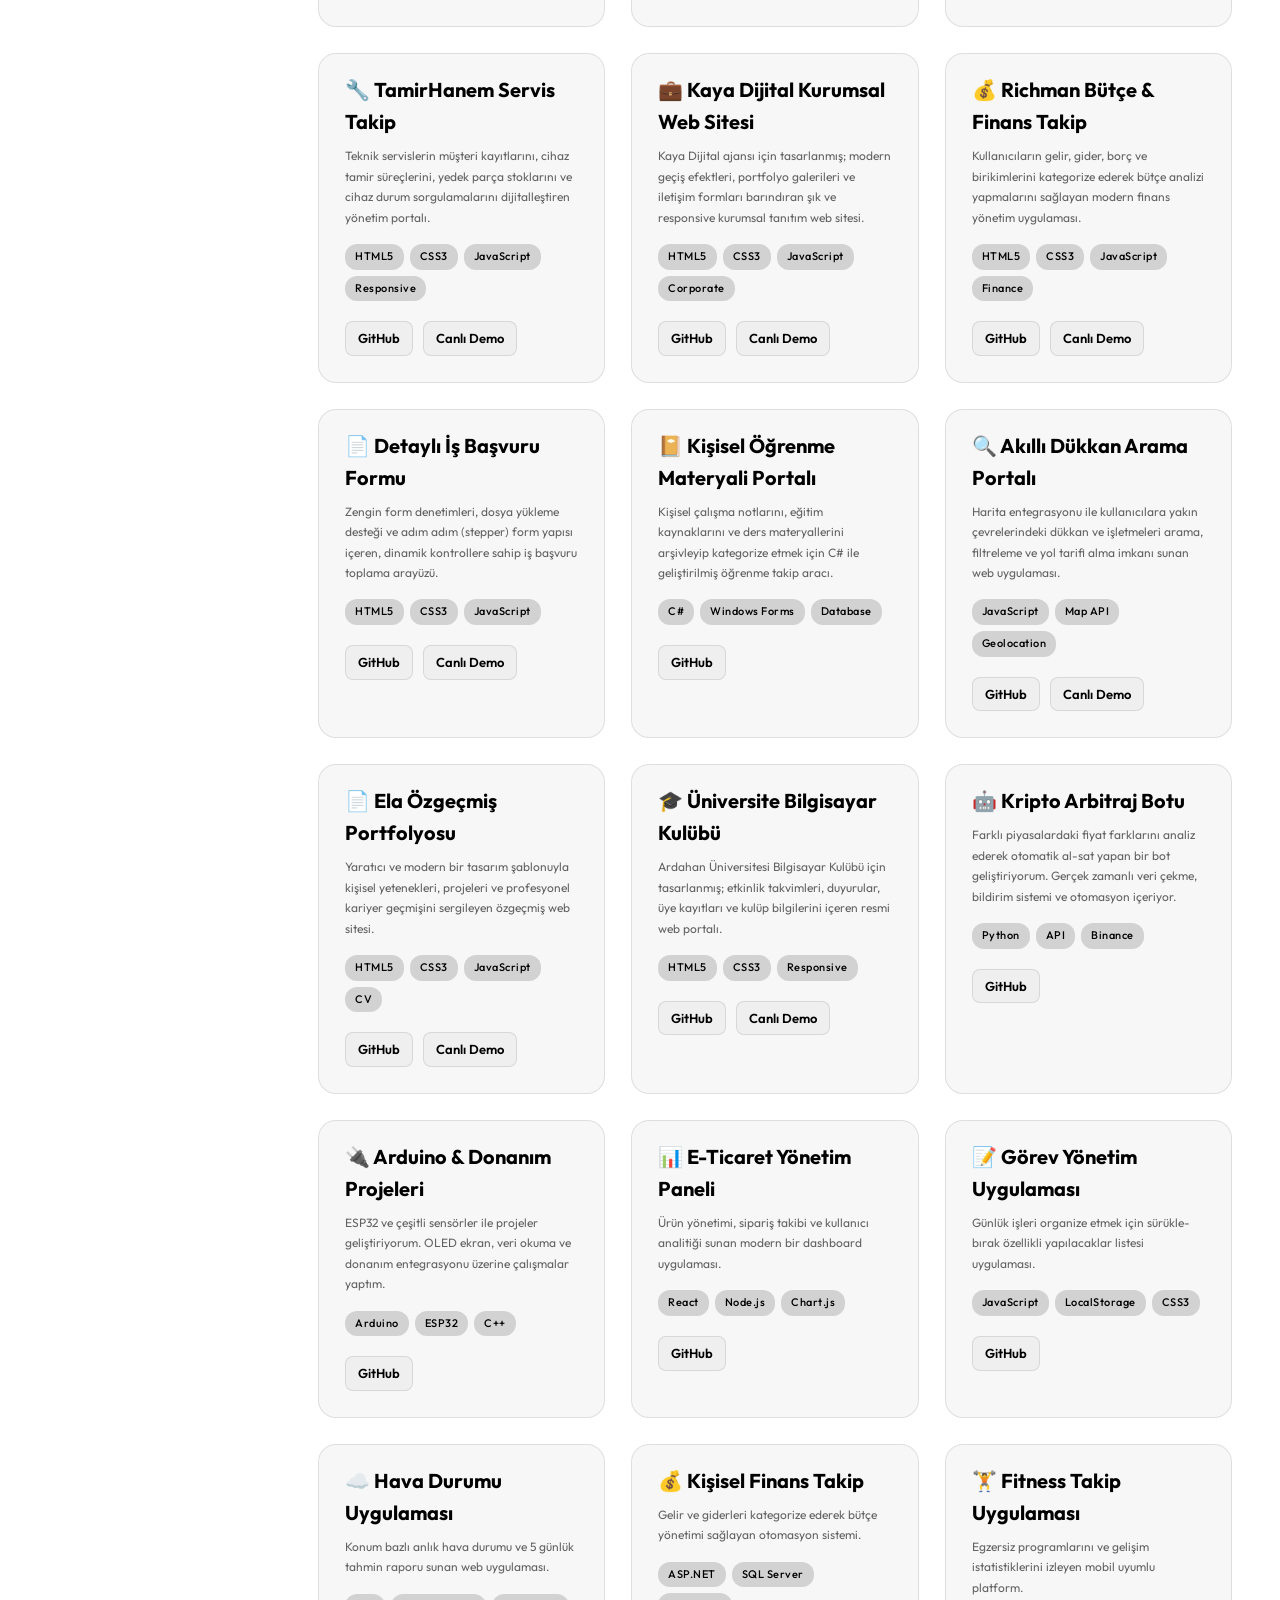
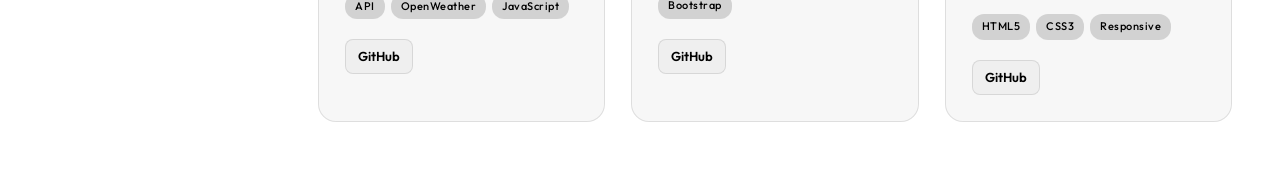
==== commit 46df9cfe: "Update project title for MyMusic" ====
--- a/calismalarim.html
+++ b/calismalarim.html
@@ -1,4 +1,4 @@
-<!DOCTYPE html>
+﻿<!DOCTYPE html>
 <html lang="tr">
 
 <head>
@@ -126,7 +126,7 @@
             <div class="projects-grid">
                 <div class="project-card">
                     <div class="project-content" style="padding-top: 20px;">
-                        <h3 class="project-title" data-tr="🎵 MyMusic (Cuma Music)" data-en="🎵 MyMusic" data-de="🎵 MyMusic">🎵 MyMusic (Cuma Music)</h3>
+                        <h3 class="project-title" data-tr="🎵 MyMusic (Benim Müzigim)" data-en="🎵 MyMusic" data-de="🎵 MyMusic">🎵 MyMusic (Cuma Music)</h3>
                         <p class="project-description"
                             data-tr="Cihazınızdaki yerel müzik dosyalarını bulup arka planda oynatabilmenizi sağlayan, kullanıcı dostu bir mobil müzik çalar uygulaması."
                             data-en="A user-friendly mobile music player app that finds local music files on your device and plays them in the background."
